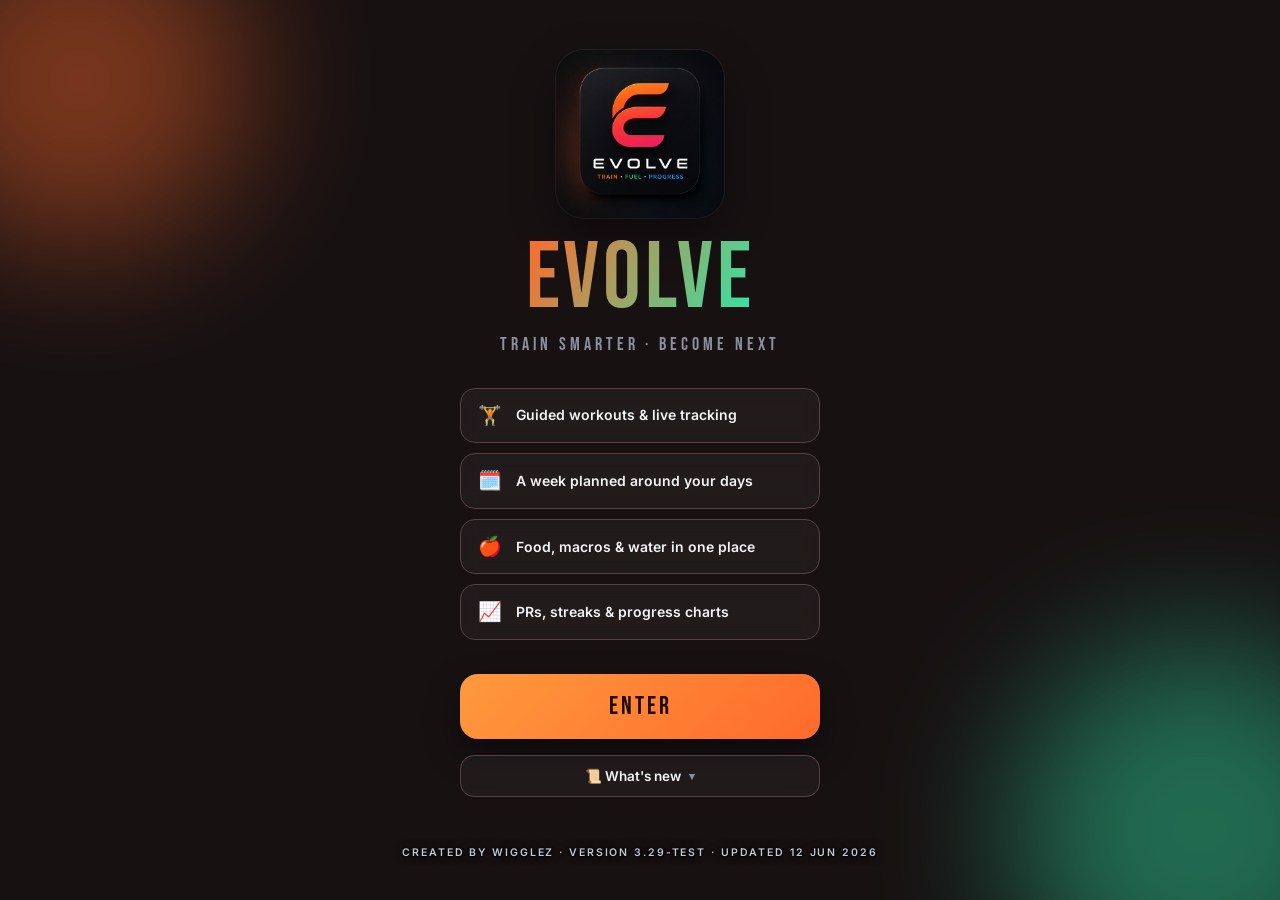
==== index.html @ 400396de "Add files via upload" ====
<!doctype html>
<html lang="en">
<head>
<meta charset="utf-8">
<meta name="viewport" content="width=device-width, initial-scale=1, viewport-fit=cover, maximum-scale=1, user-scalable=no">
<meta name="mobile-web-app-capable" content="yes">
<meta name="application-name" content="Evolve">
<meta name="apple-mobile-web-app-capable" content="yes">
<meta name="apple-mobile-web-app-title" content="Evolve">
<meta name="apple-mobile-web-app-status-bar-style" content="black-translucent">
<meta name="theme-color" content="#0C0D11">
<link rel="manifest" href="manifest.json">
<link rel="icon" type="image/png" sizes="64x64" href="favicon.png">
<link rel="icon" type="image/png" sizes="192x192" href="icon-192.png">
<link rel="apple-touch-icon" href="apple-touch-icon.png">
<title>Evolve</title>
<link rel="preconnect" href="https://fonts.googleapis.com">
<link rel="preconnect" href="https://fonts.gstatic.com" crossorigin>
<link href="https://fonts.googleapis.com/css2?family=Bebas+Neue&family=Inter:wght@400;500;600;700;800&display=swap" rel="stylesheet">
<link rel="stylesheet" href="styles.css">
</head>
<body>

<!-- SPLASH -->
<div id="splash">
  <div class="splash-orb o1"></div><div class="splash-orb o2"></div>
  <div class="splash-inner">
    <img class="splash-logo-img" src="icon-512.png" alt="Evolve app logo">
    <div class="splash-mark disp">EVOLVE</div>
    <div class="splash-tag">TRAIN SMARTER · BECOME NEXT</div>
    <div class="splash-feats">
      <div class="sf"><span>🏋️</span>Guided workouts & live tracking</div>
      <div class="sf"><span>🗓️</span>A week planned around your days</div>
      <div class="sf"><span>🍎</span>Food, macros & water in one place</div>
      <div class="sf"><span>📈</span>PRs, streaks & progress charts</div>
    </div>
    <button class="splash-enter" id="enterBtn">ENTER</button>
    <button class="splash-news" id="newsToggle" style="margin-top:16px">📜 What's new<span class="news-chev" id="newsChev">▾</span></button>
    <div class="splash-news-body" id="newsBody"></div>
  </div>
  <div class="splash-foot">Created by Wigglez · Version 3.29-test · Updated 12 Jun 2026</div>
</div>

<!-- APP -->
<div id="app">

  <!-- TRAIN -->
  <!-- HOME (Today) -->
  <section class="screen" id="view-home">
    <div class="topbar">
      <div><div class="hello" id="helloTxt">Let's move</div><div class="date" id="dateTxt">—</div></div>
      <div class="av" id="avInit">E</div>
    </div>
    <div id="homeBody"></div>
  </section>

  <!-- TRAIN (library) -->
  <section class="screen" id="view-train">
    <div class="sect-h" style="margin-top:4px"><h3 style="font-size:30px">Train</h3></div>
    <div class="train-sub">Your workout library — pick a muscle, a preset, or go mega.</div>
    <div id="trainBody"></div>
  </section>

  <!-- CARDIO -->
  <section class="screen" id="view-cardio"><div id="cardioBody"></div></section>

  <!-- FUEL -->
  <section class="screen" id="view-fuel"><div id="fuelBody"></div></section>

  <!-- STATS / PROGRESS -->
  <section class="screen" id="view-stats"><div id="statsBody"></div></section>

  <!-- MORE -->
  <section class="screen" id="view-more"><div id="moreBody"></div></section>

</div>

<!-- LIVE TRACKER -->
<div id="live">
  <div class="live-head">
    <button class="iconbtn" id="liveClose">✕</button>
    <div class="ttl" id="liveTitle">Workout</div>
    <div class="row" style="gap:8px">
      <button class="iconbtn star" id="liveFav" title="Save as favourite">☆</button>
      <button class="btn str sm" id="liveFinish">Finish</button>
    </div>
  </div>
  <div class="live-body" id="liveBody"></div>
  <div class="rest-bar hidden" id="restBar"></div>
</div>

<!-- NAV -->
<nav id="nav" class="hidden">
  <button data-tab="train"><svg viewBox="0 0 24 24"><path d="M6.5 6.5l11 11M4 8l-1 1 2 2M20 16l1-1-2-2M8 4l-1 1 2 2M16 20l1-1-2-2"/><rect x="5" y="9" width="3" height="6" rx="1"/><rect x="16" y="9" width="3" height="6" rx="1"/></svg>Train</button>
  <button data-tab="fuel" class="fuelTab"><svg viewBox="0 0 24 24"><path d="M12 3c0 3-2 4-2 7a4 4 0 008 0c0-4-3-6-3-9M12 21a6 6 0 01-6-6"/></svg>Fuel</button>
  <button data-tab="home" class="nav-home on"><span class="nav-ic"><svg viewBox="0 0 24 24"><path d="M3 11l9-8 9 8M5 10v10h5v-6h4v6h5V10"/></svg></span>Home</button>
  <button data-tab="stats"><svg viewBox="0 0 24 24"><path d="M4 20V10M10 20V4M16 20v-7M22 20H2"/></svg>Progress</button>
  <button data-tab="more"><svg viewBox="0 0 24 24"><circle cx="12" cy="12" r="3"/><path d="M19 12a7 7 0 00-.1-1l2-1.5-2-3.4-2.3 1a7 7 0 00-1.7-1l-.3-2.6h-4l-.3 2.6a7 7 0 00-1.7 1l-2.3-1-2 3.4 2 1.5a7 7 0 000 2l-2 1.5 2 3.4 2.3-1a7 7 0 001.7 1l.3 2.6h4l.3-2.6a7 7 0 001.7-1l2.3 1 2-3.4-2-1.5a7 7 0 00.1-1z"/></svg>More</button>
</nav>


<!-- MODAL -->
<div id="modalWrap"><div class="modal-bg" id="modalBg"></div><div class="modal" id="modal"></div></div>

<div id="flash"></div>
<div id="toast"></div>
<div id="kbdDone"><button type="button">Done</button></div>
<script src="data.js"></script>
<script src="app.js"></script>
</body>
</html>
---- styles.css ----
:root{
  --ink:#0C0D11; --ink2:#101218; --surface:#15171F; --surface2:#1C1F2A; --surface3:#232735;
  --line:#272B38; --line2:#333849;
  --text:#F3F4F8; --muted:#8B90A0; --muted2:#5C6273;
  --strength:#FF6A2C; --strength2:#FF9A3D;
  --fuel:#2FE6A8; --fuel2:#37E0C4;
  --danger:#FF5470; --gold:#FFC857; --blue:#5AA9FF;
  --r:16px; --r-sm:11px; --r-lg:24px;
  --grad-brand:linear-gradient(120deg,var(--strength),var(--fuel));
  --grad-str:linear-gradient(135deg,var(--strength2),var(--strength));
  --grad-fuel:linear-gradient(135deg,var(--fuel2),var(--fuel));
  --shadow:0 10px 30px rgba(0,0,0,.45);
  --safe-b:env(safe-area-inset-bottom,0px);
  --safe-t:env(safe-area-inset-top,0px);
}
*{box-sizing:border-box;-webkit-tap-highlight-color:transparent}
html,body{margin:0;padding:0;background:var(--ink);color:var(--text);
  font-family:Inter,-apple-system,BlinkMacSystemFont,"Segoe UI",Roboto,sans-serif;
  font-size:16px;line-height:1.45;overscroll-behavior-y:none;-webkit-font-smoothing:antialiased}
body{max-width:560px;margin:0 auto;min-height:100vh;position:relative;overflow-x:hidden}
h1,h2,h3,h4{margin:0;font-weight:700}
.disp{font-family:"Bebas Neue",Inter,sans-serif;font-weight:400;letter-spacing:.02em;line-height:.95}
button{font-family:inherit;cursor:pointer;border:none;background:none;color:inherit}
input,select{font-family:inherit;font-size:16px}
input:focus,select:focus,button:focus-visible{outline:2px solid var(--strength);outline-offset:2px}
a{color:var(--fuel)}
.num{font-variant-numeric:tabular-nums;font-feature-settings:"tnum"}
.muted{color:var(--muted)}
.tiny{font-size:12px}
.center{text-align:center}
.hidden{display:none!important}

/* ---------- SPLASH (v3 redesign) ---------- */
#splash{position:fixed;inset:0;z-index:200;background:var(--ink);
  display:flex;flex-direction:column;align-items:center;overflow-y:auto;overflow-x:hidden;
  padding:40px 26px calc(40px + var(--safe-b));text-align:center;
  transition:opacity .5s ease, visibility .5s}
#splash.gone{opacity:0;visibility:hidden;pointer-events:none}
.splash-orb{position:absolute;border-radius:50%;filter:blur(70px);opacity:.42;pointer-events:none;
  animation:orb 9s ease-in-out infinite alternate}
.splash-orb.o1{width:340px;height:340px;top:-90px;left:-90px;background:var(--strength)}
.splash-orb.o2{width:380px;height:380px;bottom:-120px;right:-110px;background:var(--fuel);animation-delay:-4.5s}
@keyframes orb{from{transform:translate(0,0) scale(1)}to{transform:translate(26px,18px) scale(1.12)}}
.splash-inner{position:relative;z-index:2;display:flex;flex-direction:column;align-items:center;width:100%;max-width:360px;margin:auto 0 0}
.splash-news{width:100%;display:flex;align-items:center;justify-content:center;gap:8px;background:rgba(255,255,255,.045);border:1px solid var(--line2);border-radius:14px;padding:12px 14px;color:var(--text);font-weight:600;font-size:13.5px;font-family:inherit;margin-bottom:12px;cursor:pointer}
.splash-news .news-chev{transition:transform .2s;color:var(--muted);font-size:11px}
.splash-news.open .news-chev{transform:rotate(180deg)}
.splash-news-body{display:none;width:100%;background:rgba(255,255,255,.03);border:1px solid var(--line);border-radius:14px;padding:14px;margin:-4px 0 8px;text-align:left;font-size:12.5px;line-height:1.6;color:var(--muted);max-height:40vh;overflow:auto}
.splash-news-body.open{display:block}
.splash-news-body b{color:var(--text)}
.splash-logo-img{width:min(40vw,168px);height:auto;display:block;margin:0 auto 14px;border-radius:28px;box-shadow:0 18px 44px rgba(0,0,0,.42),0 0 0 1px rgba(255,255,255,.08)}
.splash-mark{font-size:clamp(52px,16vw,94px);letter-spacing:.04em;line-height:1;max-width:100%;
  background:var(--grad-brand);-webkit-background-clip:text;background-clip:text;color:transparent}
.splash-tag{font-family:"Bebas Neue",sans-serif;font-size:18px;letter-spacing:.22em;color:var(--muted);margin-top:6px}
.splash-feats{display:flex;flex-direction:column;gap:10px;width:100%;margin:30px 0 34px}
.sf{display:flex;align-items:center;gap:13px;text-align:left;font-size:14px;font-weight:600;color:var(--text);
  background:rgba(255,255,255,.045);border:1px solid var(--line2);border-radius:15px;padding:13px 16px;
  backdrop-filter:blur(8px);-webkit-backdrop-filter:blur(8px)}
.sf span{font-size:19px;width:26px;text-align:center}
.splash-enter{font-family:"Bebas Neue",sans-serif;font-size:25px;letter-spacing:.12em;width:100%;
  padding:17px 0;border-radius:18px;background:var(--grad-str);color:#1a0c04;
  box-shadow:0 14px 34px rgba(0,0,0,.45);transition:transform .15s}
.splash-enter:active{transform:scale(.97)}
.splash-foot{margin-top:auto;padding-top:26px;color:#C2C7D6;font-size:10.5px;letter-spacing:.18em;text-transform:uppercase;z-index:2;font-weight:600;text-align:center;text-shadow:0 1px 4px rgba(0,0,0,.9),0 0 10px rgba(0,0,0,.7),0 0 2px rgba(0,0,0,.95)}

/* ---------- APP SHELL ---------- */
#app{display:none;flex-direction:column;min-height:100vh;padding-top:var(--safe-t)}
#app.on{display:flex}
.screen{display:none;flex:1;padding:14px 16px calc(150px + var(--safe-b))}
.screen.active{display:block;animation:fade .3s ease}
@keyframes fade{from{opacity:0;transform:translateY(6px)}to{opacity:1;transform:none}}

.topbar{display:flex;align-items:center;justify-content:space-between;padding:8px 2px 14px}
.topbar .hello{font-size:13px;color:var(--muted);letter-spacing:.04em}
.topbar .date{font-family:"Bebas Neue",sans-serif;font-size:30px;letter-spacing:.03em}
.topbar .av{width:42px;height:42px;border-radius:50%;background:var(--grad-str);display:flex;
  align-items:center;justify-content:center;font-family:"Bebas Neue";font-size:22px;color:#1a0c04}

.eyebrow{font-size:11px;letter-spacing:.22em;text-transform:uppercase;color:var(--muted);font-weight:600}
.sect-title{font-size:34px;margin:2px 0 14px}
.sect-h{display:flex;align-items:baseline;justify-content:space-between;margin:22px 0 12px}
.sect-h h3{font-family:"Bebas Neue";font-size:26px;letter-spacing:.02em;font-weight:400}
.help-bar{display:flex;align-items:center;justify-content:space-between;width:100%;gap:10px;
  background:var(--surface);border:1px solid var(--line);border-radius:12px;
  padding:10px 14px;margin:0 0 12px;color:var(--muted);font-size:13.5px;font-weight:600;transition:transform .12s}
.help-bar:active{transform:scale(.99)}
.help-bar .hb-l{display:flex;align-items:center;gap:8px}
.help-bar .hb-i{color:var(--fuel);font-size:15px}
.help-bar .hb-go{color:var(--muted2);font-size:18px}
.help-body p{margin:0 0 11px;line-height:1.6;color:var(--muted)}
.help-body b{color:var(--text)}
.help-body .help-lead{color:var(--text);font-weight:600;font-size:14px;margin-bottom:14px;line-height:1.5}
.help-row{display:grid;grid-template-columns:104px 1fr;gap:12px;padding:9px 0;border-top:1px solid var(--line);align-items:start}
.help-row:first-of-type{border-top:none}
.help-row>b{color:var(--text);font-size:13px;font-weight:700;line-height:1.4}
.help-row>span{color:var(--muted);font-size:13px;line-height:1.5}
.help-row>span b{color:var(--text);font-weight:600}

/* cards */
.card{background:var(--surface);border:1px solid var(--line);border-radius:var(--r);padding:16px}
.card+.card{margin-top:12px}
.acc{background:var(--surface);border:1px solid var(--line);border-radius:var(--r);margin-bottom:12px;overflow:hidden}
.acc-head{width:100%;display:flex;align-items:center;justify-content:space-between;gap:10px;background:none;border:none;color:var(--text);padding:16px;font-size:15.5px;font-weight:700;cursor:pointer;font-family:inherit;text-align:left}
.acc-head .acc-ic{margin-right:9px}
.acc-head .acc-x{transition:transform .22s;color:var(--muted);font-size:12px;flex:0 0 auto}
.acc-head.open .acc-x{transform:rotate(180deg)}
.acc-head .acc-sub{display:block;font-size:12px;font-weight:500;color:var(--muted);margin-top:2px}
.acc-body{padding:2px 14px 16px}
.acc-danger{border-color:rgba(255,107,90,.4)}
.acc-danger .acc-head{color:#FF6B5A}
/* v3.22 — Settings profile header + coloured section icons */
.more-prof{display:flex;align-items:center;gap:13px;background:radial-gradient(150% 130% at 0% 0%,var(--strength-soft,rgba(255,106,44,.2)),transparent 60%),var(--surface);
  border:1px solid var(--line2);border-radius:var(--r-lg);padding:16px;margin-bottom:16px}
.more-av{width:52px;height:52px;flex:0 0 auto;border-radius:50%;background:var(--grad-str);color:#1a0c04;
  display:flex;align-items:center;justify-content:center;font-family:"Bebas Neue";font-size:26px;
  box-shadow:0 8px 20px var(--strength-soft,rgba(255,106,44,.4))}
.more-prof-main{flex:1;min-width:0}
.more-prof-name{font-family:"Bebas Neue";font-size:23px;letter-spacing:.02em;line-height:1.05}
.more-prof-sub{font-size:12.5px;color:var(--muted);margin-top:2px;overflow:hidden;text-overflow:ellipsis;white-space:nowrap}
.acc-head .acc-ic{display:inline-flex;align-items:center;justify-content:center;width:30px;height:30px;border-radius:9px;
  margin-right:11px;font-size:15px;background:var(--surface3);vertical-align:middle}
.acc-head .acc-ic.ic-prof{background:var(--strength-soft,rgba(255,106,44,.22))}
.acc-head .acc-ic.ic-units{background:rgba(90,169,255,.20)}
.acc-head .acc-ic.ic-prefs{background:rgba(169,119,255,.20)}
.acc-head .acc-ic.ic-stats{background:rgba(47,230,168,.18)}
.acc-head .acc-ic.ic-backup{background:rgba(255,200,87,.20)}
.acc-head .acc-ic.ic-help{background:rgba(90,169,255,.20)}
.hist-item{border-top:1px solid var(--line)}
.hist-item:first-child{border-top:none}
.hist-head{cursor:pointer}
.hist-head .hist-x{color:var(--muted);font-size:12px;transition:transform .2s;flex:0 0 auto;margin:0 2px}
.hist-body{padding:0 4px 14px 50px}
.hist-date{font-size:11.5px;color:var(--muted);text-transform:uppercase;letter-spacing:.05em;margin:0 0 9px}
.hist-ex{display:flex;justify-content:space-between;gap:14px;padding:7px 0;border-top:1px dashed var(--line)}
.hist-ex:first-of-type{border-top:none}
.hx-n{font-size:14px;font-weight:600;color:var(--text);min-width:0}
.hx-s{font-size:13px;color:var(--muted);text-align:right;font-variant-numeric:tabular-nums;flex:0 0 auto}
.hist-empty{font-size:13px;color:var(--muted2);padding:4px 0}
.pager{display:flex;align-items:center;justify-content:space-between;gap:10px;padding:13px 2px 2px;border-top:1px solid var(--line);margin-top:6px}
.pager-btn{background:var(--surface2);border:1px solid var(--line2);color:var(--text);border-radius:10px;padding:8px 15px;font-size:13px;font-weight:600;font-family:inherit;cursor:pointer}
.pager-btn:disabled{opacity:.35}
.pager-lab{font-size:12.5px;color:var(--muted);font-variant-numeric:tabular-nums}
.row{display:flex;gap:10px}
.row.wrap{flex-wrap:wrap}
.grid2{display:grid;grid-template-columns:1fr 1fr;gap:10px}
.grid3{display:grid;grid-template-columns:repeat(3,1fr);gap:10px}

/* buttons */
.btn{display:inline-flex;align-items:center;justify-content:center;gap:8px;
  padding:13px 18px;border-radius:13px;font-weight:700;font-size:15px;
  background:var(--surface2);border:1px solid var(--line2);color:var(--text);transition:transform .12s,background .2s}
.btn:active{transform:scale(.97)}
.btn.block{width:100%}
.btn.str{background:var(--grad-str);color:#1a0c04;border:none}
.btn.fuel{background:var(--grad-fuel);color:#062018;border:none}
.btn.ghost{background:transparent}
.btn.sm{padding:9px 13px;font-size:13px;border-radius:10px}
.btn.danger{color:var(--danger);border-color:rgba(255,84,112,.4)}
.btn.dfill{background:var(--danger);color:#fff;border:none}
.btn.danger-solid{background:linear-gradient(135deg,#FF5A4D,#E11515);color:#fff;border:none;font-weight:700;box-shadow:0 6px 18px rgba(225,21,21,.32)}
.btn:disabled{opacity:.4;cursor:not-allowed;box-shadow:none;filter:saturate(.5)}
.btn.gold{background:linear-gradient(135deg,#FFD98A,var(--gold));color:#2a1c00;border:none}
.chip{padding:9px 15px;border-radius:40px;background:var(--surface2);border:1px solid var(--line2);
  font-weight:600;font-size:14px;color:var(--muted);transition:.18s;white-space:nowrap}
.chip.on{background:var(--text);color:var(--ink);border-color:var(--text)}
.chip.str.on{background:var(--strength);color:#1a0c04;border-color:var(--strength)}
.chip.fuel.on{background:var(--fuel);color:#062018;border-color:var(--fuel)}

/* inputs */
.field{margin-bottom:14px}
.field label{display:block;font-size:12px;letter-spacing:.05em;text-transform:uppercase;color:var(--muted);margin-bottom:7px;font-weight:600}
.input{width:100%;background:var(--ink2);border:1px solid var(--line2);border-radius:12px;
  padding:14px 14px;color:var(--text);font-size:16px}
.input::placeholder{color:var(--muted2)}
select.input{appearance:none;background-image:url("data:image/svg+xml;utf8,<svg xmlns='http://www.w3.org/2000/svg' width='12' height='8' viewBox='0 0 12 8'><path d='M1 1l5 5 5-5' stroke='%238B90A0' stroke-width='2' fill='none' stroke-linecap='round'/></svg>");
  background-repeat:no-repeat;background-position:right 16px center;padding-right:40px}
.seg{display:flex;background:var(--ink2);border:1px solid var(--line2);border-radius:12px;padding:4px;gap:4px}
.seg button{flex:1;padding:10px;border-radius:9px;font-weight:600;color:var(--muted);font-size:14px}
.seg button.on{background:var(--surface3);color:var(--text)}
.seg.vstack{flex-direction:column}
.seg.vstack button{width:100%}
.su-units{display:grid;grid-template-columns:1fr 1fr;gap:12px}

/* progress ring + bars */
.ring-wrap{position:relative;width:170px;height:170px;margin:0 auto}
.ring-wrap .lbl{position:absolute;inset:0;display:flex;flex-direction:column;align-items:center;justify-content:center}
.ring-wrap .lbl .big{font-family:"Bebas Neue";font-size:48px;line-height:1}
.ring-wrap .lbl .sub{font-size:12px;color:var(--muted);letter-spacing:.06em;text-transform:uppercase}
.bar{height:9px;border-radius:6px;background:var(--ink2);overflow:hidden}
.bar>i{display:block;height:100%;border-radius:6px;transition:width .5s}
.macro{margin-top:12px}
.macro .top{display:flex;justify-content:space-between;font-size:13px;margin-bottom:6px}
.macro .top b{font-weight:700}

/* stat tiles */
.stat{background:var(--surface);border:1px solid var(--line);border-radius:var(--r);padding:14px}
.stat .k{font-size:11px;letter-spacing:.1em;text-transform:uppercase;color:var(--muted);font-weight:600}
.stat .v{font-family:"Bebas Neue";font-size:38px;line-height:1;margin-top:4px}
.stat .v small{font-family:Inter;font-size:13px;color:var(--muted);font-weight:600;letter-spacing:0}
.home-glance{cursor:pointer}
.home-glance:active{transform:scale(.99)}

/* list rows */
.lrow{display:flex;align-items:center;gap:12px;padding:13px 0;border-bottom:1px solid var(--line)}
.lrow:last-child{border-bottom:none}
.lrow .ico{width:40px;height:40px;border-radius:11px;background:var(--surface2);display:flex;align-items:center;justify-content:center;flex-shrink:0}
.lrow .main{flex:1;min-width:0}
.lrow .main .t{font-weight:600;font-size:15px;white-space:nowrap;overflow:hidden;text-overflow:ellipsis}
.lrow .main .s{font-size:12.5px;color:var(--muted)}
.lrow .end{text-align:right;flex-shrink:0}
.iconbtn{width:34px;height:34px;border-radius:9px;display:flex;align-items:center;justify-content:center;background:var(--surface2);border:1px solid var(--line2);flex-shrink:0}
.iconbtn.info{color:var(--blue)}
.iconbtn.star{color:var(--muted2);font-size:18px}
.iconbtn.star.on{color:var(--gold);border-color:rgba(255,200,87,.5)}
.chip.gold-chip{color:var(--gold);border-color:rgba(255,200,87,.4)}
.del{color:var(--danger);font-size:20px;padding:4px 8px}

/* muscle group tiles */
.mg-grid{display:grid;grid-template-columns:1fr 1fr;gap:12px}
.mg{position:relative;border-radius:var(--r);padding:18px 16px;min-height:104px;overflow:hidden;
  border:1px solid var(--line2);display:flex;flex-direction:column;justify-content:flex-end;
  background:var(--surface);transition:transform .12s}
.mg:active{transform:scale(.97)}
.mg .nm{font-family:"Bebas Neue";font-size:30px;letter-spacing:.02em;position:relative;z-index:2}
.mg .ct{font-size:11px;color:var(--muted);letter-spacing:.08em;text-transform:uppercase;position:relative;z-index:2}
.mg .glow{position:absolute;inset:0;opacity:.55}
.mega-card{position:relative;width:100%;text-align:left;margin-top:14px;border-radius:var(--r);padding:18px 18px;overflow:hidden;
  border:1px solid var(--line2);background:linear-gradient(120deg,rgba(255,106,44,.16),rgba(47,230,168,.14));transition:transform .12s}
.mega-card:active{transform:scale(.98)}
.mega-card .mega-glow{position:absolute;inset:0;background:radial-gradient(120% 120% at 0% 0%,rgba(255,106,44,.25),transparent 50%),radial-gradient(120% 120% at 100% 100%,rgba(47,230,168,.22),transparent 50%)}
.mega-card .nm{font-size:30px;letter-spacing:.02em;line-height:1}
.mega-card .ct{font-size:12.5px;color:#cfd3dd;margin-top:5px}
.mg-step{margin-bottom:18px}
.mg-lab{font-family:"Bebas Neue",sans-serif;font-size:18px;letter-spacing:.04em;color:var(--text);margin-bottom:8px}
.mg-sub{display:block;font-size:11px;letter-spacing:.08em;text-transform:uppercase;color:var(--muted);margin-bottom:6px;font-weight:600}
.mg-preview{background:var(--ink2);border:1px solid var(--line2);border-radius:12px;padding:12px 14px;font-size:13.5px;color:var(--muted);margin-bottom:6px}

/* env toggle / favourites pill row */
.env-row{display:flex;gap:10px;margin:4px 0 18px}
.env-seg{flex:1;display:flex;background:var(--ink2);border:1px solid var(--line2);border-radius:14px;padding:4px;gap:4px}
.env-seg button{flex:1;padding:11px;border-radius:10px;font-weight:700;color:var(--muted);font-size:14px}
.env-seg button.on{background:var(--surface3);color:var(--text)}
.fav-pill{display:flex;align-items:center;gap:6px;padding:0 16px;border-radius:14px;border:1px solid rgba(255,200,87,.4);color:var(--gold);font-weight:700;background:rgba(255,200,87,.06)}
.ihelp{font-size:13px;color:var(--blue);vertical-align:middle}
.fav-grid{display:flex;flex-direction:column;gap:8px;max-height:46vh;overflow:auto}
.fav-chip{display:flex;align-items:center;justify-content:space-between;gap:8px;background:var(--ink2);border:1px solid var(--line2);border-radius:12px;padding:10px 12px;font-size:14px}

/* weekly planner */
.plan-card{background:linear-gradient(120deg,rgba(90,169,255,.12),rgba(47,230,168,.10));border:1px solid var(--line2);border-radius:var(--r);padding:16px;margin-bottom:18px}
.plan-strip{display:flex;gap:6px;margin-top:10px;overflow-x:auto;-webkit-overflow-scrolling:touch}
.plan-day{flex:0 0 auto;min-width:62px;text-align:center;border-radius:12px;padding:9px 6px;border:1px solid var(--line2);background:var(--ink2)}
.plan-day .dn{font-size:10px;letter-spacing:.08em;text-transform:uppercase;color:var(--muted)}
.plan-day .dl{font-size:12px;font-weight:700;margin-top:3px;color:var(--text)}
.plan-day.today{border-color:var(--strength);box-shadow:0 0 0 1px var(--strength) inset}
.plan-day.rest{opacity:.55}
.plan-day.done{background:rgba(47,230,168,.16);border-color:rgba(47,230,168,.5)}
.day-pick{display:grid;grid-template-columns:repeat(7,1fr);gap:6px}
.day-pick button{padding:10px 0;border-radius:10px;border:1px solid var(--line2);background:var(--ink2);font-weight:700;font-size:12px;color:var(--muted)}
.day-pick button.on{background:var(--grad-brand);color:#1a1300;border-color:transparent}
.coach{background:var(--ink2);border:1px solid var(--line2);border-radius:12px;padding:12px 14px;font-size:13px;line-height:1.5;color:var(--text);margin-top:12px}

/* calendar */
.cal-head{display:flex;align-items:center;justify-content:space-between;margin-bottom:8px}
.cal-grid{display:grid;grid-template-columns:repeat(7,1fr);gap:4px}
.cal-dow{font-size:10px;color:var(--muted);text-align:center;padding-bottom:2px}
.cal-cell{aspect-ratio:1;border-radius:9px;background:var(--ink2);display:flex;flex-direction:column;align-items:center;justify-content:center;font-size:12px;color:var(--muted2);position:relative;border:1px solid transparent}
.cal-cell.has{color:var(--text);cursor:pointer}
.cal-cell.today{border-color:var(--strength)}
.cal-dot{width:6px;height:6px;border-radius:50%;margin-top:2px}
.cal-dot.both{background:linear-gradient(90deg,var(--strength),var(--fuel))}
.cal-dot.str{background:var(--strength)} .cal-dot.car{background:var(--fuel)}
.cal-cell.sched{border-color:rgba(255,106,44,.45)}

/* set extras: rir, warmup, plates */
.set-block.warmup{opacity:.92;border-style:dashed}
.warm-tag{font-size:9px;letter-spacing:.06em;text-transform:uppercase;color:var(--gold);font-weight:700;margin-left:6px}
.rir-row{display:flex;align-items:center;gap:6px;margin-top:8px;flex-wrap:wrap}
.rir-row .rl{font-size:10px;letter-spacing:.07em;text-transform:uppercase;color:var(--muted)}
.rir-chip{padding:5px 9px;border-radius:8px;border:1px solid var(--line2);background:var(--ink2);font-size:12px;font-weight:700;color:var(--muted)}
.rir-chip.on{background:var(--surface3);color:var(--text);border-color:var(--line)}
.ghost-hint{font-size:11px;color:var(--muted2);margin:2px 0 8px}
.ex-tools{display:flex;gap:6px;flex-wrap:wrap;margin-top:2px}
.ex-tool{font-size:11px;font-weight:700;padding:6px 10px;border-radius:9px;border:1px solid var(--line2);background:var(--ink2);color:var(--muted)}
.ss-link{display:flex;justify-content:center;margin:-4px 0 10px}
.ss-link button{font-size:11px;font-weight:700;color:var(--blue);padding:5px 12px;border-radius:20px;border:1px dashed rgba(90,169,255,.4)}
.ss-badge{display:inline-block;font-size:9px;letter-spacing:.06em;text-transform:uppercase;color:var(--blue);border:1px solid rgba(90,169,255,.4);border-radius:6px;padding:2px 6px;margin-left:6px}
.ex-card.ss{border-color:rgba(90,169,255,.45);box-shadow:0 0 0 1px rgba(90,169,255,.15) inset}
.plate-vis{display:flex;align-items:center;justify-content:center;gap:3px;flex-wrap:wrap;margin:14px 0}
.plate{display:flex;align-items:center;justify-content:center;border-radius:4px;color:#0c0f17;font-weight:800;font-size:12px;min-width:30px}
.streak-grid{display:flex;gap:10px}
.streak-tile{flex:1;background:var(--ink2);border:1px solid var(--line2);border-radius:14px;padding:14px;text-align:center}
.streak-tile .big{font-family:"Bebas Neue";font-size:34px;line-height:1}
.theme-row{display:flex;gap:10px;flex-wrap:wrap}
.theme-sw{width:46px;height:46px;border-radius:13px;border:2px solid var(--line2);box-shadow:0 4px 12px rgba(0,0,0,.3)}
.theme-sw.on{border-color:var(--text);box-shadow:0 0 0 2px var(--text) inset}

/* HOME redesign */
.hero{position:relative;border-radius:var(--r-lg);padding:24px 20px 20px;overflow:hidden;border:1px solid var(--line2);
  background:radial-gradient(140% 110% at 8% 0%, var(--strength-soft, rgba(255,106,44,.22)), transparent 55%),
             radial-gradient(140% 120% at 100% 100%, rgba(47,230,168,.16), transparent 55%), var(--surface)}
.hero-eyebrow{font-size:11px;letter-spacing:.14em;text-transform:uppercase;color:var(--muted);font-weight:700}
.hero-title{font-family:"Bebas Neue",sans-serif;font-size:40px;letter-spacing:.02em;line-height:1.05;margin:6px 0 6px}
.hero-sub{color:var(--muted);font-size:14px;line-height:1.5;margin-bottom:16px;max-width:300px}
.hero-btn{font-size:16.5px;padding:16px}
.qa-grid{display:grid;grid-template-columns:repeat(4,1fr);gap:10px;margin-top:14px}
.qa{display:flex;flex-direction:column;align-items:center;gap:7px;background:var(--surface);border:1px solid var(--line);
  border-radius:16px;padding:14px 4px 12px;font-size:11.5px;font-weight:700;color:var(--muted)}
.qa .qi{font-size:22px;line-height:1}
.qa .ql{transition:color .15s}
.qa:active{transform:scale(.96)}
.qa.qa-str{background:radial-gradient(120% 90% at 50% -12%,rgba(255,106,44,.18),var(--surface) 68%);border-color:rgba(255,106,44,.45)}
.qa.qa-str .ql{color:var(--strength2)}
.qa.qa-gold{background:radial-gradient(120% 90% at 50% -12%,rgba(255,200,87,.18),var(--surface) 68%);border-color:rgba(255,200,87,.45)}
.qa.qa-gold .ql{color:var(--gold)}
.qa.qa-blue{background:radial-gradient(120% 90% at 50% -12%,rgba(90,169,255,.18),var(--surface) 68%);border-color:rgba(90,169,255,.45)}
.qa.qa-blue .ql{color:var(--blue)}
.qa.qa-fuel{background:radial-gradient(120% 90% at 50% -12%,rgba(47,230,168,.18),var(--surface) 68%);border-color:rgba(47,230,168,.45)}
.qa.qa-fuel .ql{color:var(--fuel)}
.snap{margin-top:14px}
.snap-row{display:flex;justify-content:space-between;text-align:center}
.snap-row>div{flex:1}
.snap-row .sv{font-family:"Bebas Neue",sans-serif;font-size:28px;line-height:1}
.snap-row .sk{font-size:10.5px;letter-spacing:.06em;text-transform:uppercase;color:var(--muted);margin-top:3px}
.cardio-card{margin-top:14px}
.fuel-hero{background:radial-gradient(150% 130% at 50% -20%, rgba(47,230,168,.16), transparent 60%), var(--surface);border-radius:var(--r-lg)}
.mini-hero{position:relative;border-radius:var(--r-lg);padding:18px;border:1px solid var(--line2);margin-bottom:14px;
  background:radial-gradient(150% 120% at 0% 0%, var(--strength-soft, rgba(255,106,44,.2)), transparent 55%), var(--surface)}
.mini-hero .mh-t{font-family:"Bebas Neue";font-size:24px;letter-spacing:.03em;margin-bottom:10px}
.mh-row{display:flex;text-align:center}
.mh-row>div{flex:1}
.mh-row .v{font-family:"Bebas Neue";font-size:30px;line-height:1}
.mh-row .k{font-size:10px;letter-spacing:.08em;text-transform:uppercase;color:var(--muted);margin-top:4px}
.mg{min-height:112px}
.mg .go{position:absolute;top:12px;right:14px;z-index:2;font-size:20px;color:var(--muted2)}
.train-sub{color:var(--muted);font-size:13.5px;margin:-6px 0 14px}
.mg .gi{position:absolute;top:12px;left:14px;z-index:2;font-size:20px}
.preset-scroll{display:flex;gap:10px;overflow-x:auto;-webkit-overflow-scrolling:touch;padding:2px 2px 6px;margin:0 -2px}
.preset-card{flex:0 0 auto;width:128px;text-align:left;background:var(--surface);border:1px solid var(--line2);
  border-radius:18px;padding:14px 13px 12px}
.preset-card .pi{font-size:22px;margin-bottom:8px}
.preset-card .pn{font-family:"Bebas Neue";font-size:21px;letter-spacing:.03em;line-height:1}
.preset-card .ps{font-size:11px;color:var(--muted);margin-top:4px;font-weight:600}
.preset-card .pg{font-size:10px;color:var(--muted2);margin-top:5px;line-height:1.35}
.preset-card:active{transform:scale(.97)}
.macro-rings{display:flex;justify-content:space-around;text-align:center}
.mring{flex:1}
.mr-wrap{position:relative;display:inline-block}
.mr-ic{position:absolute;inset:0;display:flex;align-items:center;justify-content:center;font-size:22px}
.mr-v{font-weight:800;font-size:16px;margin-top:6px}
.mr-v small{color:var(--muted);font-weight:600;font-size:11px}
.mr-k{font-size:10px;letter-spacing:.08em;text-transform:uppercase;color:var(--muted);margin-top:2px;font-weight:700}
.set-eyebrow{font-size:11px;letter-spacing:.12em;color:var(--muted);font-weight:800;margin:20px 4px 8px}
.set-eyebrow:first-of-type{margin-top:4px}
.cardio-grid{display:grid;grid-template-columns:1fr 1fr;gap:10px}
.cardio-tile{text-align:left;background:var(--surface);border:1px solid var(--line2);border-radius:18px;padding:14px 13px 12px;position:relative;overflow:hidden}
.cardio-tile::after{content:"";position:absolute;inset:0;background:radial-gradient(120% 100% at 100% 0%,rgba(47,230,168,.10),transparent 55%)}
.cardio-tile .cti{font-size:24px;margin-bottom:8px}
.cardio-tile .ctn{font-weight:700;font-size:14px;line-height:1.25}
.cardio-tile .cts{font-size:11px;color:var(--muted);margin-top:5px}
.cardio-tile .per{color:var(--muted2)}
.cardio-tile:active{transform:scale(.97)}
.fin-hero{text-align:center;padding:6px 0 2px}
.fin-check{width:64px;height:64px;border-radius:50%;margin:0 auto 12px;display:flex;align-items:center;justify-content:center;
  font-size:30px;font-weight:800;color:#08130d;background:var(--grad-fuel);box-shadow:0 12px 30px rgba(47,230,168,.35);
  animation:pop .45s cubic-bezier(.34,1.56,.64,1)}
@keyframes pop{from{transform:scale(.4);opacity:0}to{transform:scale(1);opacity:1}}
.fin-t{font-family:"Bebas Neue";font-size:30px;letter-spacing:.03em}
.fin-s{color:var(--muted);font-size:13px;margin-top:3px}
.su-hero{text-align:center;padding:4px 0 14px}
.su-ic{width:54px;height:54px;border-radius:17px;margin:0 auto 12px;display:flex;align-items:center;justify-content:center;font-size:25px;background:var(--grad-str)}
.su-t{font-family:"Bebas Neue";font-size:30px;letter-spacing:.03em}
.su-s{color:var(--muted);font-size:13px;line-height:1.5;max-width:280px;margin:5px auto 0}
.wf-hero{text-align:center;padding:2px 0 14px}
.wf-ic{width:58px;height:58px;border-radius:18px;margin:0 auto 12px;display:flex;align-items:center;justify-content:center;font-size:27px;background:var(--grad-str);box-shadow:0 12px 30px rgba(0,0,0,.45)}
.wf-t{font-family:"Bebas Neue";font-size:30px;letter-spacing:.03em}
.wf-s{color:var(--muted);font-size:13.5px;line-height:1.55;max-width:310px;margin:6px auto 0}
.wf-steps{margin:4px 0 0;padding-left:22px;display:flex;flex-direction:column;gap:10px}
.wf-steps li{font-size:14px;line-height:1.45;color:var(--text);padding-left:4px}
.wf-warn{display:flex;flex-direction:column;gap:12px;background:rgba(255,200,87,.07);border:1px solid rgba(255,200,87,.28);border-radius:16px;padding:14px}
.wf-warn-row{display:flex;gap:11px;font-size:13.5px;line-height:1.5;color:var(--text)}
.wf-warn-row span{flex:1}

/* live tracker */
#live{position:fixed;inset:0;z-index:150;background:var(--ink);display:none;flex-direction:column;
  padding-top:var(--safe-t)}
#live.on{display:flex}
.live-head{display:flex;align-items:center;justify-content:space-between;padding:14px 16px 12px;border-bottom:1px solid var(--line)}
.live-head .ttl{font-family:"Bebas Neue";font-size:27px;letter-spacing:.02em;line-height:1}
.live-prog{padding:12px 16px 4px}
.live-prog .lp-top{display:flex;justify-content:space-between;align-items:baseline;margin-bottom:7px}
.live-prog .lp-lab{font-size:10.5px;letter-spacing:.1em;text-transform:uppercase;color:var(--muted);font-weight:700}
.live-prog .lp-num{font-family:"Bebas Neue";font-size:20px;color:var(--text)}
.live-prog .bar i{transition:width .35s ease}
.exi{font-size:10.5px;letter-spacing:.1em;text-transform:uppercase;color:var(--muted);font-weight:700;margin-bottom:5px}
.live-body{flex:1;overflow-y:auto;padding:16px 16px 230px}
.ex-card{background:var(--surface);border:1px solid var(--line);border-radius:var(--r-lg);padding:18px;margin-bottom:16px}
.ex-card .eh{display:flex;align-items:center;gap:12px;margin-bottom:14px}
.ex-card .eh .nm{flex:1;font-weight:700;font-size:17px;line-height:1.25}
.ex-tip{margin:-6px 0 14px;color:var(--muted);font-size:13px}
.rest-pick{display:flex;flex-direction:column;gap:8px;margin-bottom:18px}
.rest-pick .rp-lab{font-size:11px;letter-spacing:.14em;color:var(--muted);font-weight:600}
.rp-chips{display:flex;gap:7px;overflow-x:auto}
.rp-chip{flex:1;min-width:52px;padding:11px 6px;border-radius:11px;background:var(--surface2);border:1px solid var(--line2);font-weight:700;font-size:14px;color:var(--muted)}
.rp-chip.on{background:var(--strength);border-color:var(--strength);color:#1a0c04}
.sets-wrap{display:flex;flex-direction:column;gap:12px;margin-bottom:12px}
.set-block{background:var(--ink2);border:1px solid var(--line);border-radius:16px;padding:14px}
.set-block.done{border-color:rgba(47,230,168,.45);background:rgba(47,230,168,.06)}
.set-block .sb-top{display:flex;align-items:center;justify-content:space-between;margin-bottom:12px}
.set-block .sb-top .sl{font-family:"Bebas Neue",sans-serif;font-size:21px;letter-spacing:.06em;color:var(--muted)}
.set-block.done .sb-top .sl{color:var(--fuel)}
.sb-done{width:44px;height:44px;border-radius:12px;background:var(--surface2);border:1px solid var(--line2);
  display:flex;align-items:center;justify-content:center;font-size:20px;color:var(--muted)}
.set-block.done .sb-done{background:var(--fuel);border-color:var(--fuel);color:#062018}
.sb-grid{display:grid;grid-template-columns:1fr 1fr;gap:12px}
.sb-complete{width:100%;margin-top:14px;padding:15px;border-radius:13px;border:1px solid var(--line2);
  background:var(--surface2);color:var(--text);font-weight:700;font-size:15.5px;letter-spacing:.01em;
  display:flex;align-items:center;justify-content:center;gap:8px;transition:transform .1s,background .2s}
.sb-complete:active{transform:scale(.98)}
.sb-complete.done{background:var(--grad-fuel);border-color:transparent;color:#062018}
.sb-summary{display:flex;align-items:center;justify-content:space-between;gap:10px;padding:2px 2px 0}
.sb-summary .sv{font-family:"Bebas Neue",sans-serif;font-size:30px;letter-spacing:.02em;color:var(--fuel);line-height:1}
.sb-summary .sb-rir{font-size:11px;font-weight:700;letter-spacing:.05em;text-transform:uppercase;color:var(--muted);
  background:var(--ink2);border:1px solid var(--line2);border-radius:8px;padding:5px 9px}
.stepper{background:var(--surface);border:1px solid var(--line2);border-radius:13px;padding:10px 8px}
.stepper .cap{font-size:10px;letter-spacing:.12em;text-transform:uppercase;color:var(--muted);text-align:center;margin-bottom:8px;font-weight:700}
.stepper .ctl{display:flex;align-items:center;gap:4px}
.stepper .ctl button{width:38px;height:46px;border-radius:11px;background:var(--surface2);border:1px solid var(--line2);
  font-size:22px;font-weight:700;color:var(--text);display:flex;align-items:center;justify-content:center;flex-shrink:0}
.stepper .ctl button:active{background:var(--surface3)}
.stepper .ctl input{flex:1;min-width:0;width:40px;background:transparent;border:none;text-align:center;
  font-size:20px;font-weight:800;color:var(--text);font-variant-numeric:tabular-nums;padding:0}
.stepper .ctl input::placeholder{color:var(--muted2);font-weight:600}
.add-set{width:100%;margin-top:2px;border-style:dashed}
.add-ex{margin-top:8px}

.rest-bar{position:fixed;left:0;right:0;bottom:0;max-width:560px;margin:0 auto;
  background:linear-gradient(0deg,var(--ink) 55%,transparent);
  padding:14px 16px calc(16px + var(--safe-b));z-index:160}
.rest-card{background:rgba(22,25,33,.8);backdrop-filter:blur(16px);-webkit-backdrop-filter:blur(16px);
  border:1px solid var(--line2);border-radius:20px;padding:12px 14px;display:flex;align-items:center;gap:14px;
  box-shadow:0 14px 36px rgba(0,0,0,.5)}
.rest-ring{width:62px;height:62px;flex-shrink:0;position:relative}
.rest-ring .t{position:absolute;inset:0;display:flex;align-items:center;justify-content:center;font-family:"Bebas Neue";font-size:22px}
.rest-card .ri{flex:1}
.rest-card .ri .l{font-size:11px;text-transform:uppercase;letter-spacing:.1em;color:var(--muted);font-weight:600}
.rest-card .ri .b{font-weight:700;font-size:15px}

/* flash overlay */
#flash{position:fixed;inset:0;z-index:300;pointer-events:none;opacity:0;background:var(--strength)}
#flash.go{animation:flashAnim 1.6s ease}
@keyframes flashAnim{0%,100%{opacity:0}10%,30%,50%{opacity:.85}20%,40%,60%{opacity:0}}

/* modal */
#modalWrap{position:fixed;inset:0;z-index:180;display:none;align-items:flex-end;justify-content:center}
#modalWrap.on{display:flex}
.modal-bg{position:absolute;inset:0;background:rgba(0,0,0,.6);backdrop-filter:blur(3px)}
.modal{position:relative;width:100%;max-width:560px;max-height:88vh;overflow-y:auto;
  background:var(--surface);border:1px solid var(--line2);border-radius:var(--r-lg) var(--r-lg) 0 0;
  padding:20px 18px calc(24px + var(--safe-b));animation:sheet .3s cubic-bezier(.2,.8,.2,1)}
@keyframes sheet{from{transform:translateY(100%)}to{transform:none}}
.modal .grab{width:42px;height:5px;border-radius:5px;background:var(--line2);margin:-6px auto 16px}
.modal h3{font-family:"Bebas Neue";font-size:30px;letter-spacing:.02em;font-weight:400;margin-bottom:4px}

/* howto */
.howto-block{margin-top:14px}
.howto-block .lab{font-size:11px;letter-spacing:.12em;text-transform:uppercase;font-weight:700;margin-bottom:4px}
.howto-block.setup .lab{color:var(--blue)} .howto-block.move .lab{color:var(--strength2)}
.howto-block.cue .lab{color:var(--fuel)} .howto-block.avoid .lab{color:var(--danger)}
.howto-block p{margin:0;color:#D8DBE4;font-size:14.5px;line-height:1.5}

/* search list */
.search-list{max-height:46vh;overflow-y:auto;margin-top:8px}
.food-opt{display:flex;align-items:center;justify-content:space-between;padding:12px 4px;border-bottom:1px solid var(--line)}
.food-opt .fn{font-weight:600}.food-opt .fm{font-size:12px;color:var(--muted)}

/* badges */
.badge-grid{display:grid;grid-template-columns:1fr 1fr;gap:10px}
.badge{background:var(--surface);border:1px solid var(--line);border-radius:var(--r);padding:14px;text-align:center;opacity:.45;transition:.3s}
.badge.un{opacity:1;border-color:var(--line2)}
.badge .bi{font-size:30px;margin-bottom:6px}
.badge.un .bi{filter:drop-shadow(0 0 10px rgba(255,200,87,.5))}
.badge .bt{font-weight:700;font-size:13px}
.badge .bd{font-size:11px;color:var(--muted);margin-top:2px}

/* chart */
.chart-wrap{width:100%;overflow:hidden}
svg.chart{width:100%;height:auto;display:block}

/* banner */
.banner{background:linear-gradient(120deg,rgba(255,200,87,.14),rgba(255,106,44,.1));
  border:1px solid rgba(255,200,87,.35);border-radius:var(--r);padding:13px 14px;display:flex;gap:12px;align-items:center;margin-bottom:14px}
.banner .bx{flex:1;font-size:13px}.banner .bx b{color:var(--gold)}

/* toast */
#toast{position:fixed;left:50%;transform:translateX(-50%);bottom:calc(110px + var(--safe-b));
  background:var(--surface3);border:1px solid var(--line2);border-radius:40px;padding:12px 22px;
  font-weight:600;font-size:14px;z-index:320;opacity:0;transition:.3s;pointer-events:none;text-align:center;max-width:90%;box-shadow:var(--shadow)}
#toast.on{opacity:1;transform:translateX(-50%) translateY(-6px)}
#toast.has-undo{display:inline-flex;align-items:center;gap:14px;pointer-events:auto}
#toast .toast-undo{background:none;border:0;color:var(--strength2);font-family:inherit;font-weight:800;font-size:14px;padding:0;cursor:pointer;text-decoration:underline}
/* modal sticky top bar with close button */
.modal-top{position:sticky;top:-20px;z-index:8;display:flex;align-items:center;justify-content:center;
  margin:-20px -18px 12px;padding:14px 18px 8px;background:var(--surface)}
.modal-top .grab{width:42px;height:5px;border-radius:5px;background:var(--line2);margin:0}
.modal-top .modal-x{position:absolute;right:14px;top:9px;width:34px;height:34px;border-radius:50%;
  background:var(--surface3);border:1px solid var(--line2);color:var(--text);font-size:15px;
  display:grid;place-items:center;cursor:pointer;line-height:1}
.modal-top .modal-x:active{transform:scale(.92)}
/* iOS Done-above-keyboard bar */
#kbdDone{position:fixed;left:0;right:0;z-index:400;display:none;justify-content:flex-end;
  background:var(--surface2);border-top:1px solid var(--line2);padding:7px 14px}
#kbdDone.on{display:flex}
#kbdDone button{background:var(--grad-str);color:#fff;border:0;border-radius:9px;
  font-family:inherit;font-weight:800;font-size:15px;padding:8px 22px}
/* Fuel — "Your usuals" one-tap rail + per-meal quick-add chips */
.usuals-rail{display:flex;gap:11px;overflow-x:auto;padding:2px 0 6px;margin:0 -2px;-webkit-overflow-scrolling:touch;scroll-snap-type:x mandatory}
.usuals-rail::-webkit-scrollbar{display:none}
.ucard{flex:none;width:132px;scroll-snap-align:start;background:var(--surface);border:1px solid var(--line);
  border-radius:var(--r);padding:12px;position:relative;cursor:pointer;text-align:left;transition:transform .12s,border-color .15s}
.ucard:active{transform:scale(.96)}
.ucard.flash{border-color:var(--fuel)}
.ucard .uadd{position:absolute;top:9px;right:9px;width:26px;height:26px;border-radius:9px;background:var(--grad-fuel);
  color:#06251a;font-weight:800;font-size:17px;display:grid;place-items:center;box-shadow:0 4px 10px rgba(47,230,168,.3)}
.ucard .un{font-weight:600;font-size:13.5px;line-height:1.25;min-height:34px;padding-right:24px;
  display:-webkit-box;-webkit-line-clamp:2;-webkit-box-orient:vertical;overflow:hidden}
.ucard .um{font-size:11.5px;color:var(--muted);margin-top:7px}
.ucard .up{font-size:11px;color:var(--fuel);font-weight:600;margin-top:2px}
.ucard.add-tile{display:grid;place-content:center;text-align:center;border-style:dashed;color:var(--muted);background:transparent;min-height:96px}
.ucard.add-tile .plus{font-size:24px;color:var(--fuel)}
.mini-add{display:flex;gap:7px;overflow-x:auto;padding:11px 13px 12px;-webkit-overflow-scrolling:touch;background:var(--surface);border-top:1px solid var(--line)}
.mini-add::-webkit-scrollbar{display:none}
.mini-add .lead{flex:none;align-self:center;font-size:10px;text-transform:uppercase;letter-spacing:.07em;color:var(--muted2);font-weight:700;padding-right:2px}
.mini-chip{flex:none;display:flex;align-items:center;gap:6px;background:var(--surface2);border:1px solid var(--line2);
  border-radius:999px;padding:7px 12px;font-size:12.5px;color:var(--text);white-space:nowrap;font-family:inherit}
.mini-chip .mc-plus{color:var(--fuel);font-weight:800;font-size:14px}
/* ===== live tracker redesign ===== */
.live-sticky{position:sticky;top:0;z-index:20;background:var(--ink);padding:10px 0 12px;margin-bottom:4px;border-bottom:1px solid var(--line)}
.live-sticky .rp-lab{font-size:10px;letter-spacing:.12em;color:var(--muted);font-weight:700;text-transform:uppercase}
.lp2{display:flex;justify-content:space-between;align-items:baseline;margin:10px 0 6px}
.lp2 .l{font-size:10px;letter-spacing:.12em;text-transform:uppercase;color:var(--muted);font-weight:700}
.lp2 .n{font-size:12.5px;color:var(--muted);font-weight:600}
.live-sticky .bar{height:8px;border-radius:6px;background:var(--surface3);overflow:hidden}
.ex-wrap{position:relative;margin-bottom:16px}
.ex-wrap.linked .ex-card{border-color:rgba(90,169,255,.5)}
.ex-wrap.linked::before{content:"";position:absolute;left:-3px;top:16px;bottom:-16px;width:3px;border-radius:3px;background:var(--blue);opacity:.7}
.ex-wrap.linked-prev::before{top:-16px}
.ss-connector{display:flex;align-items:center;justify-content:center;gap:8px;margin:-6px 0 10px;
  font-size:9.5px;letter-spacing:.1em;text-transform:uppercase;color:var(--blue);font-weight:700}
.ss-connector .ln{height:1px;flex:1;background:rgba(90,169,255,.35);max-width:60px}
.eh .more{width:34px;height:34px;border-radius:10px;border:1px solid var(--line2);background:var(--ink2);
  color:var(--muted);font-size:18px;font-weight:700;display:grid;place-items:center;flex:none}
.setlist{margin-top:4px}
.sl-head{display:grid;grid-template-columns:28px 1fr 1fr 42px;gap:8px;padding:8px 4px 6px;
  font-size:9.5px;letter-spacing:.08em;text-transform:uppercase;color:var(--muted2);font-weight:700;text-align:center}
.sl-head span:nth-child(2),.sl-head span:nth-child(3){text-align:center}
.sl-row{border:1px solid var(--line);background:var(--ink2);border-radius:12px;margin-bottom:8px;overflow:hidden}
.sl-row.done{display:grid;grid-template-columns:28px 1fr 1fr 42px;gap:8px;align-items:center;padding:11px 4px;
  border-color:rgba(47,230,168,.4);background:rgba(47,230,168,.07);cursor:pointer}
.sl-row.done .sn{text-align:center;font-family:"Bebas Neue";font-size:17px;color:var(--fuel)}
.sl-row.done .v{text-align:center;font-weight:700;font-size:14.5px}
.sl-row.done .chk{justify-self:center;width:26px;height:26px;border-radius:50%;background:var(--fuel);color:#062018;display:grid;place-items:center;font-size:14px;font-weight:800}
.sl-row.todo{display:grid;grid-template-columns:28px 1fr 1fr 42px;gap:8px;align-items:center;padding:13px 4px;opacity:.5;cursor:pointer}
.sl-row.todo .sn{text-align:center;font-family:"Bebas Neue";font-size:17px;color:var(--muted)}
.sl-row.todo .v{text-align:center;font-size:13px;color:var(--muted)}
.sl-row.todo .chk{justify-self:center;width:24px;height:24px;border-radius:50%;border:1.5px solid var(--line2)}
.sl-row.active{border-color:var(--strength);box-shadow:0 0 0 1px rgba(255,106,44,.22)}
.sl-ah{display:flex;align-items:center;gap:8px;padding:12px 14px 0}
.sl-ah .sn{font-family:"Bebas Neue";font-size:20px;color:var(--strength);letter-spacing:.04em}
.sl-ah .now{font-size:9.5px;letter-spacing:.1em;text-transform:uppercase;color:var(--muted2);font-weight:700}
.sl-steps{display:grid;grid-template-columns:repeat(2,minmax(0,1fr));gap:11px;padding:11px 14px 0}
.sl-rir{display:flex;align-items:center;gap:6px;flex-wrap:wrap;padding:11px 14px 0}
.sl-rir .rl{font-size:9.5px;letter-spacing:.08em;text-transform:uppercase;color:var(--muted);font-weight:700}
.sl-complete{width:calc(100% - 28px);margin:13px 14px;padding:14px;border-radius:12px;border:0;
  background:var(--grad-str);color:#fff;font-weight:800;font-size:15px;font-family:inherit}
.sl-complete:active{transform:scale(.98)}
.ss-foot{margin-top:12px;padding-top:12px;border-top:1px solid var(--line);display:flex;justify-content:center}
.ss-foot button{font-size:12px;font-weight:700;color:var(--blue);background:transparent;border:0;font-family:inherit}
.menu-list{display:flex;flex-direction:column;gap:2px}
.menu-item{display:flex;align-items:center;gap:10px;width:100%;padding:14px 12px;border:0;background:var(--surface2);
  color:var(--text);font-size:14.5px;font-family:inherit;font-weight:600;border-radius:11px;text-align:left;margin-bottom:2px}
.menu-item:active{background:var(--surface3)}
.menu-item.danger{color:var(--danger)}

/* bottom nav — floating glass pill */
#nav{position:fixed;left:14px;right:14px;bottom:calc(12px + var(--safe-b));max-width:560px;margin:0 auto;z-index:120;
  background:rgba(16,18,24,.78);backdrop-filter:blur(20px);-webkit-backdrop-filter:blur(20px);
  border:1px solid var(--line2);border-radius:26px;box-shadow:0 18px 44px rgba(0,0,0,.55);
  display:flex;padding:7px}
#nav button{flex:1;display:flex;flex-direction:column;align-items:center;gap:3px;color:var(--muted2);
  font-size:10px;font-weight:700;letter-spacing:.04em;padding:8px 0 7px;border-radius:19px;transition:background .2s,color .2s}
#nav button svg{width:23px;height:23px;stroke:currentColor;fill:none;stroke-width:2;stroke-linecap:round;stroke-linejoin:round}
#nav button.on{color:var(--text);background:rgba(255,255,255,.08)}
#nav button.on svg{stroke:var(--strength)}
#nav button.fuelTab.on svg{stroke:var(--fuel)}
/* v3.22 — raised, theme-bordered centre Home button */
#nav button.nav-home{position:relative;flex:0 0 auto;width:64px;padding:0;margin-top:-16px;
  display:flex;flex-direction:column;align-items:center;justify-content:flex-end;
  gap:5px;font-size:10px;background:transparent}
#nav button.nav-home .nav-ic{display:flex;align-items:center;justify-content:center;
  width:50px;height:50px;border-radius:50%;background:var(--surface2);
  border:2px solid var(--strength);
  box-shadow:0 0 0 8px var(--ink),0 7px 18px rgba(0,0,0,.55),0 0 16px var(--strength-soft,rgba(255,106,44,.45));
  transition:transform .15s,box-shadow .2s,border-color .2s}
#nav button.nav-home svg{width:26px;height:26px;stroke:var(--text)}
#nav button.nav-home.on{background:transparent;color:var(--text)}
#nav button.nav-home.on svg{stroke:var(--strength)}
#nav button.nav-home:active .nav-ic{transform:scale(.93)}


.empty{text-align:center;color:var(--muted);padding:34px 14px;font-size:14px;line-height:1.55;
  border:1px dashed var(--line2);border-radius:16px;background:rgba(255,255,255,.015)}
.divider{height:1px;background:var(--line);margin:18px 0}
hr{border:none;border-top:1px solid var(--line);margin:16px 0}
::-webkit-scrollbar{width:0;height:0}

/* v3.19 — expandable saved-workout rows */
.fav-wrap+.fav-wrap{border-top:1px solid var(--line)}
.fav-caret{display:inline-block;transition:transform .2s;color:var(--muted);font-size:11px}
.fav-wrap.open .fav-caret{transform:rotate(180deg)}
.fav-exlist{max-height:0;overflow:hidden;transition:max-height .25s ease;padding:0 4px}
.fav-wrap.open .fav-exlist{max-height:480px;padding:2px 4px 10px}
.fav-exrow{display:flex;align-items:center;gap:9px;padding:7px 6px;font-size:13.5px;color:var(--text);border-top:1px solid var(--line)}
.fav-exn{display:inline-flex;align-items:center;justify-content:center;min-width:21px;height:21px;border-radius:6px;background:var(--line2);color:var(--muted);font-size:11px;font-weight:700;flex:0 0 auto}

/* v3.23-test additions */
.portion-chips .chip.on{border-color:var(--fuel);background:rgba(47,230,168,.12);color:var(--text)}
.live-note{width:100%;margin-top:10px}
.tap-history{cursor:pointer;text-decoration:underline;text-decoration-style:dotted;text-underline-offset:4px}
.hist-repeat{margin-top:12px}
.hist-note{margin-top:10px;padding:10px 12px;border:1px solid var(--line);border-radius:14px;background:var(--surface2);font-size:13px;line-height:1.45;color:var(--text)}
.pref-subhead{margin:16px 2px 10px;padding-top:6px;border-top:1px solid var(--line);font-size:11px;font-weight:800;text-transform:uppercase;letter-spacing:.11em;color:var(--muted)}
.pref-subhead:first-child{margin-top:2px;border-top:0;padding-top:0}

/* v3.24-test additions */
.fuel-edit-link{font-weight:700;white-space:nowrap;display:inline-flex;align-items:center;gap:4px}

.av.brand-av{width:42px;height:42px;padding:0;border-radius:14px;background:rgba(255,255,255,.06);box-shadow:0 10px 24px rgba(0,0,0,.32);overflow:hidden}
.av.brand-av img{width:100%;height:100%;display:block;border-radius:14px}
.more-av.logo{width:58px;height:58px;border-radius:16px;background:transparent;box-shadow:0 12px 26px rgba(0,0,0,.28);padding:0;overflow:hidden}
.more-av.logo img{width:100%;height:100%;display:block;border-radius:16px}

.profile-photo-btn{border:0;cursor:pointer;flex:0 0 auto}
.profile-photo-btn:active{transform:scale(.97)}
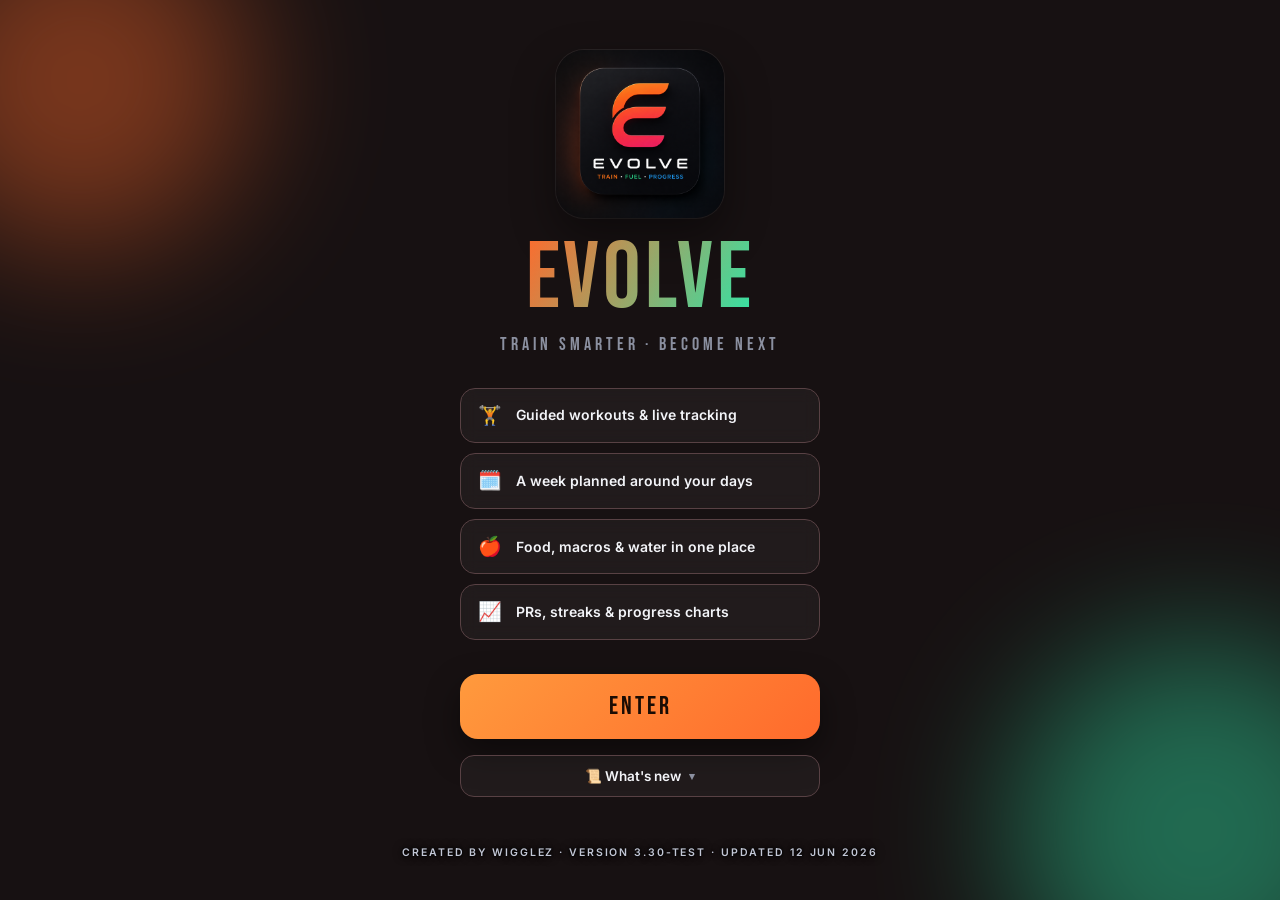
==== commit 91f012fa: "Add files via upload" ====
--- a/index.html
+++ b/index.html
@@ -38,7 +38,7 @@
     <button class="splash-news" id="newsToggle" style="margin-top:16px">📜 What's new<span class="news-chev" id="newsChev">▾</span></button>
     <div class="splash-news-body" id="newsBody"></div>
   </div>
-  <div class="splash-foot">Created by Wigglez · Version 3.29-test · Updated 12 Jun 2026</div>
+  <div class="splash-foot">Created by Wigglez · Version 3.30-test · Updated 12 Jun 2026</div>
 </div>
 
 <!-- APP -->
--- a/styles.css
+++ b/styles.css
@@ -179,6 +179,28 @@
 .seg button.on{background:var(--surface3);color:var(--text)}
 .seg.vstack{flex-direction:column}
 .seg.vstack button{width:100%}
+/* v3.30 — horizontal-scroll segment for many options (e.g. backup reminders) */
+.seg.scroll{overflow-x:auto;-webkit-overflow-scrolling:touch;scrollbar-width:none}
+.seg.scroll::-webkit-scrollbar{display:none}
+.seg.scroll button{flex:0 0 auto;white-space:nowrap;padding:10px 16px}
+/* v3.30 — Plate-based food logger */
+.logger{display:flex;flex-direction:column;max-height:82vh}
+.logger .lg-top{flex:0 0 auto}
+.logger .lg-meal{display:flex;flex-wrap:wrap;gap:6px}
+.logger .lg-actions{display:flex;gap:8px;margin-bottom:4px}
+.logger .lg-cats{display:flex;flex-wrap:wrap;gap:6px;margin-top:8px}
+.logger .lg-scroll{flex:1 1 auto;overflow-y:auto;min-height:120px;margin:8px -4px 0;padding:0 4px}
+.chip.sm.plus b{color:var(--fuel);font-weight:800;margin-left:2px}
+.iconbtn.lg-adj{opacity:.7}
+.lg-plate{flex:0 0 auto;border-top:1px solid var(--line2);margin:8px -16px -16px;padding:12px 16px calc(14px + var(--safe-b));background:var(--surface)}
+.lg-plate-empty{text-align:center;padding:10px 4px 2px;line-height:1.5}
+.lg-plate-head{display:flex;justify-content:space-between;align-items:center;font-weight:700;font-size:13px;margin-bottom:8px;gap:10px}
+.lg-plate-head .num{color:var(--muted);font-weight:600;font-size:12px}
+.lg-plate-items{max-height:22vh;overflow-y:auto;margin-bottom:10px}
+.lg-pi{display:flex;align-items:center;gap:8px;padding:7px 0;border-top:1px solid var(--line)}
+.lg-pi:first-child{border-top:none}
+.lg-pi .fn{font-weight:600;font-size:14px;white-space:nowrap;overflow:hidden;text-overflow:ellipsis}
+.lg-pi .fm{font-size:12px;color:var(--muted)}
 .su-units{display:grid;grid-template-columns:1fr 1fr;gap:12px}
 
 /* progress ring + bars */
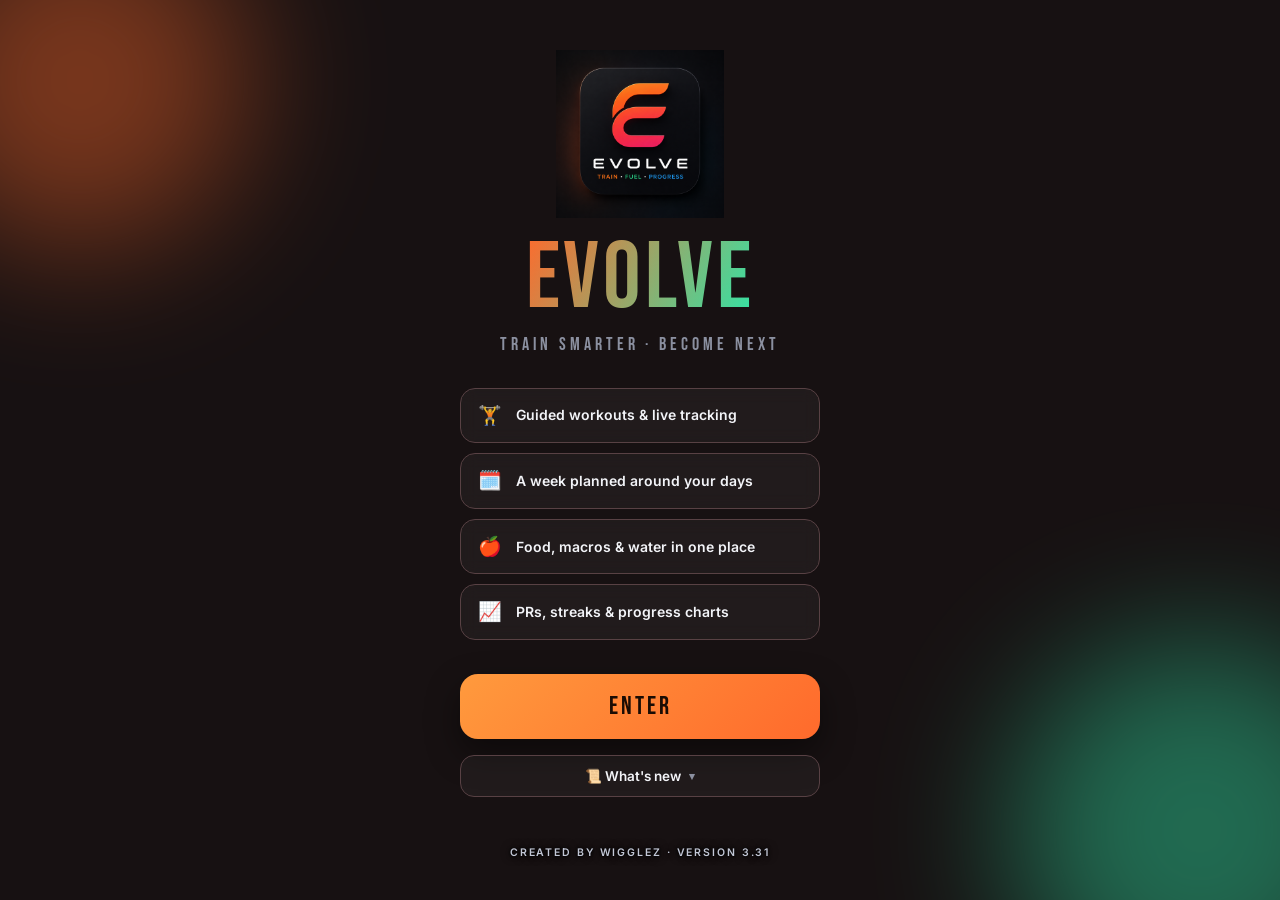
==== commit e67f733b: "Add files via upload" ====
--- a/index.html
+++ b/index.html
@@ -38,7 +38,7 @@
     <button class="splash-news" id="newsToggle" style="margin-top:16px">📜 What's new<span class="news-chev" id="newsChev">▾</span></button>
     <div class="splash-news-body" id="newsBody"></div>
   </div>
-  <div class="splash-foot">Created by Wigglez · Version 3.30-test · Updated 12 Jun 2026</div>
+  <div class="splash-foot">Created by Wigglez · Version 3.31</div>
 </div>
 
 <!-- APP -->
@@ -97,6 +97,7 @@
   <button data-tab="stats"><svg viewBox="0 0 24 24"><path d="M4 20V10M10 20V4M16 20v-7M22 20H2"/></svg>Progress</button>
   <button data-tab="more"><svg viewBox="0 0 24 24"><circle cx="12" cy="12" r="3"/><path d="M19 12a7 7 0 00-.1-1l2-1.5-2-3.4-2.3 1a7 7 0 00-1.7-1l-.3-2.6h-4l-.3 2.6a7 7 0 00-1.7 1l-2.3-1-2 3.4 2 1.5a7 7 0 000 2l-2 1.5 2 3.4 2.3-1a7 7 0 001.7 1l.3 2.6h4l.3-2.6a7 7 0 001.7-1l2.3 1 2-3.4-2-1.5a7 7 0 00.1-1z"/></svg>More</button>
 </nav>
+<button id="fuelFab" class="hidden" aria-label="Add food">＋</button>
 
 
 <!-- MODAL -->
--- a/styles.css
+++ b/styles.css
@@ -48,7 +48,7 @@
 .splash-news-body{display:none;width:100%;background:rgba(255,255,255,.03);border:1px solid var(--line);border-radius:14px;padding:14px;margin:-4px 0 8px;text-align:left;font-size:12.5px;line-height:1.6;color:var(--muted);max-height:40vh;overflow:auto}
 .splash-news-body.open{display:block}
 .splash-news-body b{color:var(--text)}
-.splash-logo-img{width:min(40vw,168px);height:auto;display:block;margin:0 auto 14px;border-radius:28px;box-shadow:0 18px 44px rgba(0,0,0,.42),0 0 0 1px rgba(255,255,255,.08)}
+.splash-logo-img{width:min(40vw,168px);height:auto;display:block;margin:0 auto 14px}
 .splash-mark{font-size:clamp(52px,16vw,94px);letter-spacing:.04em;line-height:1;max-width:100%;
   background:var(--grad-brand);-webkit-background-clip:text;background-clip:text;color:transparent}
 .splash-tag{font-family:"Bebas Neue",sans-serif;font-size:18px;letter-spacing:.22em;color:var(--muted);margin-top:6px}
@@ -196,11 +196,16 @@
 .lg-plate-empty{text-align:center;padding:10px 4px 2px;line-height:1.5}
 .lg-plate-head{display:flex;justify-content:space-between;align-items:center;font-weight:700;font-size:13px;margin-bottom:8px;gap:10px}
 .lg-plate-head .num{color:var(--muted);font-weight:600;font-size:12px}
-.lg-plate-items{max-height:22vh;overflow-y:auto;margin-bottom:10px}
-.lg-pi{display:flex;align-items:center;gap:8px;padding:7px 0;border-top:1px solid var(--line)}
+.lg-plate-items{max-height:34vh;overflow-y:auto;margin-bottom:10px}
+.lg-pi{display:flex;flex-direction:column;padding:7px 0;border-top:1px solid var(--line)}
 .lg-pi:first-child{border-top:none}
+.lg-pi-row{display:flex;align-items:center;gap:8px}
+.lg-pi-main{cursor:pointer}
 .lg-pi .fn{font-weight:600;font-size:14px;white-space:nowrap;overflow:hidden;text-overflow:ellipsis}
 .lg-pi .fm{font-size:12px;color:var(--muted)}
+.lg-pi-edit{width:100%;margin-top:8px;padding-top:8px;border-top:1px dashed var(--line2)}
+.lg-pi-edit .row.wrap{margin:0 0 8px}
+.lg-pi-edit .chip.sm{flex:0 0 auto}
 .su-units{display:grid;grid-template-columns:1fr 1fr;gap:12px}
 
 /* progress ring + bars */
@@ -663,3 +668,37 @@
 
 .profile-photo-btn{border:0;cursor:pointer;flex:0 0 auto}
 .profile-photo-btn:active{transform:scale(.97)}
+
+/* v3.31 — floating "+" Add-food button (Fuel tab only) */
+#fuelFab{position:fixed;z-index:119;right:max(22px,calc((100vw - 560px)/2 + 22px));
+  bottom:calc(90px + var(--safe-b));width:56px;height:56px;border-radius:50%;
+  background:var(--grad-fuel,linear-gradient(135deg,#2FE6A8,#16b98a));color:#04241a;
+  font-size:30px;font-weight:700;line-height:1;display:flex;align-items:center;justify-content:center;
+  border:none;box-shadow:0 10px 26px rgba(0,0,0,.5),0 0 0 4px var(--ink);
+  transition:transform .14s ease, opacity .2s ease}
+#fuelFab:active{transform:scale(.92)}
+#fuelFab.hidden{display:none}
+
+/* v3.31 — 1RM training percentage table */
+.rm-table{padding:4px 0}
+.rm-row{display:flex;justify-content:space-between;align-items:center;padding:9px 14px;border-top:1px solid var(--line)}
+.rm-row:first-child{border-top:none}
+.rm-p{color:var(--muted);font-weight:600;font-size:13px}
+.rm-w{font-weight:700;font-size:15px}
+
+/* v3.31 — progress photo gallery (local only) */
+.photo-grid{display:grid;grid-template-columns:1fr 1fr;gap:10px}
+.photo-cell{position:relative;border-radius:14px;overflow:hidden;background:var(--ink2);border:1px solid var(--line2)}
+.photo-cell img{width:100%;height:170px;object-fit:cover;display:block}
+.photo-date{position:absolute;left:0;right:0;bottom:0;padding:6px 8px;font-size:11px;font-weight:600;color:#fff;background:linear-gradient(to top,rgba(0,0,0,.7),transparent)}
+.photo-del{position:absolute;top:6px;right:6px;width:26px;height:26px;border-radius:50%;border:none;background:rgba(0,0,0,.55);color:#fff;font-size:13px;display:flex;align-items:center;justify-content:center}
+
+/* v3.31 — routines (multi-day programs) */
+.rt-card{display:flex;align-items:center;gap:10px;padding:13px 14px;background:var(--surface);border:1px solid var(--line2);border-radius:14px;margin-bottom:10px;cursor:pointer}
+.rt-main{flex:1;min-width:0}
+.rt-name{font-weight:700;font-size:15px}
+.rt-sub{font-size:12.5px;color:var(--muted);margin-top:2px;overflow:hidden;text-overflow:ellipsis;white-space:nowrap}
+.rt-day{background:var(--surface);border:1px solid var(--line2);border-radius:14px;padding:13px 14px;margin-bottom:10px}
+.rt-day-head{display:flex;justify-content:space-between;align-items:baseline;margin-bottom:2px}
+.rt-day-name{font-weight:700;font-size:15px}
+.rt-edit-day{background:var(--ink2);border:1px solid var(--line);border-radius:12px;padding:11px;margin-bottom:10px}
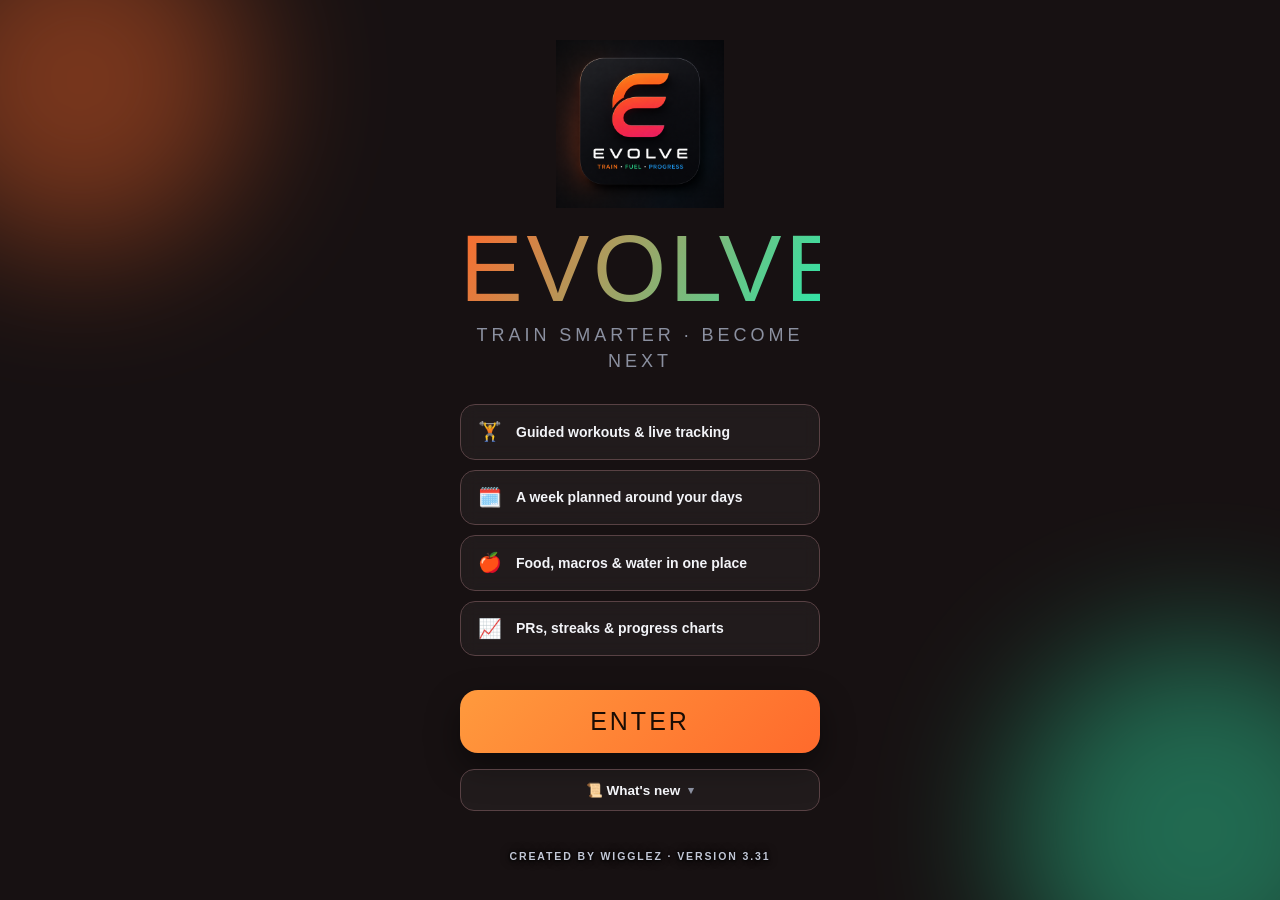
==== commit 511245d8: "Add files via upload" ====
--- a/index.html
+++ b/index.html
@@ -2,7 +2,7 @@
 <html lang="en">
 <head>
 <meta charset="utf-8">
-<meta name="viewport" content="width=device-width, initial-scale=1, viewport-fit=cover, maximum-scale=1, user-scalable=no">
+<meta name="viewport" content="width=device-width, initial-scale=1, viewport-fit=cover">
 <meta name="mobile-web-app-capable" content="yes">
 <meta name="application-name" content="Evolve">
 <meta name="apple-mobile-web-app-capable" content="yes">
@@ -14,9 +14,6 @@
 <link rel="icon" type="image/png" sizes="192x192" href="icon-192.png">
 <link rel="apple-touch-icon" href="apple-touch-icon.png">
 <title>Evolve</title>
-<link rel="preconnect" href="https://fonts.googleapis.com">
-<link rel="preconnect" href="https://fonts.gstatic.com" crossorigin>
-<link href="https://fonts.googleapis.com/css2?family=Bebas+Neue&family=Inter:wght@400;500;600;700;800&display=swap" rel="stylesheet">
 <link rel="stylesheet" href="styles.css">
 </head>
 <body>
--- a/styles.css
+++ b/styles.css
@@ -12,14 +12,16 @@
   --shadow:0 10px 30px rgba(0,0,0,.45);
   --safe-b:env(safe-area-inset-bottom,0px);
   --safe-t:env(safe-area-inset-top,0px);
+  --font-body:-apple-system,BlinkMacSystemFont,"Segoe UI",Roboto,"Helvetica Neue",Arial,sans-serif;
+  --font-display:"Arial Narrow","Aptos Display","Roboto Condensed",Impact,var(--font-body);
 }
 *{box-sizing:border-box;-webkit-tap-highlight-color:transparent}
 html,body{margin:0;padding:0;background:var(--ink);color:var(--text);
-  font-family:Inter,-apple-system,BlinkMacSystemFont,"Segoe UI",Roboto,sans-serif;
+  font-family:var(--font-body);
   font-size:16px;line-height:1.45;overscroll-behavior-y:none;-webkit-font-smoothing:antialiased}
 body{max-width:560px;margin:0 auto;min-height:100vh;position:relative;overflow-x:hidden}
 h1,h2,h3,h4{margin:0;font-weight:700}
-.disp{font-family:"Bebas Neue",Inter,sans-serif;font-weight:400;letter-spacing:.02em;line-height:.95}
+.disp{font-family:var(--font-display);font-weight:400;letter-spacing:.02em;line-height:.95}
 button{font-family:inherit;cursor:pointer;border:none;background:none;color:inherit}
 input,select{font-family:inherit;font-size:16px}
 input:focus,select:focus,button:focus-visible{outline:2px solid var(--strength);outline-offset:2px}
@@ -51,13 +53,13 @@
 .splash-logo-img{width:min(40vw,168px);height:auto;display:block;margin:0 auto 14px}
 .splash-mark{font-size:clamp(52px,16vw,94px);letter-spacing:.04em;line-height:1;max-width:100%;
   background:var(--grad-brand);-webkit-background-clip:text;background-clip:text;color:transparent}
-.splash-tag{font-family:"Bebas Neue",sans-serif;font-size:18px;letter-spacing:.22em;color:var(--muted);margin-top:6px}
+.splash-tag{font-family:var(--font-display);font-size:18px;letter-spacing:.22em;color:var(--muted);margin-top:6px}
 .splash-feats{display:flex;flex-direction:column;gap:10px;width:100%;margin:30px 0 34px}
 .sf{display:flex;align-items:center;gap:13px;text-align:left;font-size:14px;font-weight:600;color:var(--text);
   background:rgba(255,255,255,.045);border:1px solid var(--line2);border-radius:15px;padding:13px 16px;
   backdrop-filter:blur(8px);-webkit-backdrop-filter:blur(8px)}
 .sf span{font-size:19px;width:26px;text-align:center}
-.splash-enter{font-family:"Bebas Neue",sans-serif;font-size:25px;letter-spacing:.12em;width:100%;
+.splash-enter{font-family:var(--font-display);font-size:25px;letter-spacing:.12em;width:100%;
   padding:17px 0;border-radius:18px;background:var(--grad-str);color:#1a0c04;
   box-shadow:0 14px 34px rgba(0,0,0,.45);transition:transform .15s}
 .splash-enter:active{transform:scale(.97)}
@@ -72,14 +74,14 @@
 
 .topbar{display:flex;align-items:center;justify-content:space-between;padding:8px 2px 14px}
 .topbar .hello{font-size:13px;color:var(--muted);letter-spacing:.04em}
-.topbar .date{font-family:"Bebas Neue",sans-serif;font-size:30px;letter-spacing:.03em}
+.topbar .date{font-family:var(--font-display);font-size:30px;letter-spacing:.03em}
 .topbar .av{width:42px;height:42px;border-radius:50%;background:var(--grad-str);display:flex;
-  align-items:center;justify-content:center;font-family:"Bebas Neue";font-size:22px;color:#1a0c04}
+  align-items:center;justify-content:center;font-family:var(--font-display);font-size:22px;color:#1a0c04}
 
 .eyebrow{font-size:11px;letter-spacing:.22em;text-transform:uppercase;color:var(--muted);font-weight:600}
 .sect-title{font-size:34px;margin:2px 0 14px}
 .sect-h{display:flex;align-items:baseline;justify-content:space-between;margin:22px 0 12px}
-.sect-h h3{font-family:"Bebas Neue";font-size:26px;letter-spacing:.02em;font-weight:400}
+.sect-h h3{font-family:var(--font-display);font-size:26px;letter-spacing:.02em;font-weight:400}
 .help-bar{display:flex;align-items:center;justify-content:space-between;width:100%;gap:10px;
   background:var(--surface);border:1px solid var(--line);border-radius:12px;
   padding:10px 14px;margin:0 0 12px;color:var(--muted);font-size:13.5px;font-weight:600;transition:transform .12s}
@@ -112,10 +114,10 @@
 .more-prof{display:flex;align-items:center;gap:13px;background:radial-gradient(150% 130% at 0% 0%,var(--strength-soft,rgba(255,106,44,.2)),transparent 60%),var(--surface);
   border:1px solid var(--line2);border-radius:var(--r-lg);padding:16px;margin-bottom:16px}
 .more-av{width:52px;height:52px;flex:0 0 auto;border-radius:50%;background:var(--grad-str);color:#1a0c04;
-  display:flex;align-items:center;justify-content:center;font-family:"Bebas Neue";font-size:26px;
+  display:flex;align-items:center;justify-content:center;font-family:var(--font-display);font-size:26px;
   box-shadow:0 8px 20px var(--strength-soft,rgba(255,106,44,.4))}
 .more-prof-main{flex:1;min-width:0}
-.more-prof-name{font-family:"Bebas Neue";font-size:23px;letter-spacing:.02em;line-height:1.05}
+.more-prof-name{font-family:var(--font-display);font-size:23px;letter-spacing:.02em;line-height:1.05}
 .more-prof-sub{font-size:12.5px;color:var(--muted);margin-top:2px;overflow:hidden;text-overflow:ellipsis;white-space:nowrap}
 .acc-head .acc-ic{display:inline-flex;align-items:center;justify-content:center;width:30px;height:30px;border-radius:9px;
   margin-right:11px;font-size:15px;background:var(--surface3);vertical-align:middle}
@@ -211,7 +213,7 @@
 /* progress ring + bars */
 .ring-wrap{position:relative;width:170px;height:170px;margin:0 auto}
 .ring-wrap .lbl{position:absolute;inset:0;display:flex;flex-direction:column;align-items:center;justify-content:center}
-.ring-wrap .lbl .big{font-family:"Bebas Neue";font-size:48px;line-height:1}
+.ring-wrap .lbl .big{font-family:var(--font-display);font-size:48px;line-height:1}
 .ring-wrap .lbl .sub{font-size:12px;color:var(--muted);letter-spacing:.06em;text-transform:uppercase}
 .bar{height:9px;border-radius:6px;background:var(--ink2);overflow:hidden}
 .bar>i{display:block;height:100%;border-radius:6px;transition:width .5s}
@@ -222,8 +224,8 @@
 /* stat tiles */
 .stat{background:var(--surface);border:1px solid var(--line);border-radius:var(--r);padding:14px}
 .stat .k{font-size:11px;letter-spacing:.1em;text-transform:uppercase;color:var(--muted);font-weight:600}
-.stat .v{font-family:"Bebas Neue";font-size:38px;line-height:1;margin-top:4px}
-.stat .v small{font-family:Inter;font-size:13px;color:var(--muted);font-weight:600;letter-spacing:0}
+.stat .v{font-family:var(--font-display);font-size:38px;line-height:1;margin-top:4px}
+.stat .v small{font-family:var(--font-body);font-size:13px;color:var(--muted);font-weight:600;letter-spacing:0}
 .home-glance{cursor:pointer}
 .home-glance:active{transform:scale(.99)}
 
@@ -248,7 +250,7 @@
   border:1px solid var(--line2);display:flex;flex-direction:column;justify-content:flex-end;
   background:var(--surface);transition:transform .12s}
 .mg:active{transform:scale(.97)}
-.mg .nm{font-family:"Bebas Neue";font-size:30px;letter-spacing:.02em;position:relative;z-index:2}
+.mg .nm{font-family:var(--font-display);font-size:30px;letter-spacing:.02em;position:relative;z-index:2}
 .mg .ct{font-size:11px;color:var(--muted);letter-spacing:.08em;text-transform:uppercase;position:relative;z-index:2}
 .mg .glow{position:absolute;inset:0;opacity:.55}
 .mega-card{position:relative;width:100%;text-align:left;margin-top:14px;border-radius:var(--r);padding:18px 18px;overflow:hidden;
@@ -258,7 +260,7 @@
 .mega-card .nm{font-size:30px;letter-spacing:.02em;line-height:1}
 .mega-card .ct{font-size:12.5px;color:#cfd3dd;margin-top:5px}
 .mg-step{margin-bottom:18px}
-.mg-lab{font-family:"Bebas Neue",sans-serif;font-size:18px;letter-spacing:.04em;color:var(--text);margin-bottom:8px}
+.mg-lab{font-family:var(--font-display);font-size:18px;letter-spacing:.04em;color:var(--text);margin-bottom:8px}
 .mg-sub{display:block;font-size:11px;letter-spacing:.08em;text-transform:uppercase;color:var(--muted);margin-bottom:6px;font-weight:600}
 .mg-preview{background:var(--ink2);border:1px solid var(--line2);border-radius:12px;padding:12px 14px;font-size:13.5px;color:var(--muted);margin-bottom:6px}
 
@@ -316,7 +318,7 @@
 .plate{display:flex;align-items:center;justify-content:center;border-radius:4px;color:#0c0f17;font-weight:800;font-size:12px;min-width:30px}
 .streak-grid{display:flex;gap:10px}
 .streak-tile{flex:1;background:var(--ink2);border:1px solid var(--line2);border-radius:14px;padding:14px;text-align:center}
-.streak-tile .big{font-family:"Bebas Neue";font-size:34px;line-height:1}
+.streak-tile .big{font-family:var(--font-display);font-size:34px;line-height:1}
 .theme-row{display:flex;gap:10px;flex-wrap:wrap}
 .theme-sw{width:46px;height:46px;border-radius:13px;border:2px solid var(--line2);box-shadow:0 4px 12px rgba(0,0,0,.3)}
 .theme-sw.on{border-color:var(--text);box-shadow:0 0 0 2px var(--text) inset}
@@ -326,7 +328,7 @@
   background:radial-gradient(140% 110% at 8% 0%, var(--strength-soft, rgba(255,106,44,.22)), transparent 55%),
              radial-gradient(140% 120% at 100% 100%, rgba(47,230,168,.16), transparent 55%), var(--surface)}
 .hero-eyebrow{font-size:11px;letter-spacing:.14em;text-transform:uppercase;color:var(--muted);font-weight:700}
-.hero-title{font-family:"Bebas Neue",sans-serif;font-size:40px;letter-spacing:.02em;line-height:1.05;margin:6px 0 6px}
+.hero-title{font-family:var(--font-display);font-size:40px;letter-spacing:.02em;line-height:1.05;margin:6px 0 6px}
 .hero-sub{color:var(--muted);font-size:14px;line-height:1.5;margin-bottom:16px;max-width:300px}
 .hero-btn{font-size:16.5px;padding:16px}
 .qa-grid{display:grid;grid-template-columns:repeat(4,1fr);gap:10px;margin-top:14px}
@@ -346,16 +348,16 @@
 .snap{margin-top:14px}
 .snap-row{display:flex;justify-content:space-between;text-align:center}
 .snap-row>div{flex:1}
-.snap-row .sv{font-family:"Bebas Neue",sans-serif;font-size:28px;line-height:1}
+.snap-row .sv{font-family:var(--font-display);font-size:28px;line-height:1}
 .snap-row .sk{font-size:10.5px;letter-spacing:.06em;text-transform:uppercase;color:var(--muted);margin-top:3px}
 .cardio-card{margin-top:14px}
 .fuel-hero{background:radial-gradient(150% 130% at 50% -20%, rgba(47,230,168,.16), transparent 60%), var(--surface);border-radius:var(--r-lg)}
 .mini-hero{position:relative;border-radius:var(--r-lg);padding:18px;border:1px solid var(--line2);margin-bottom:14px;
   background:radial-gradient(150% 120% at 0% 0%, var(--strength-soft, rgba(255,106,44,.2)), transparent 55%), var(--surface)}
-.mini-hero .mh-t{font-family:"Bebas Neue";font-size:24px;letter-spacing:.03em;margin-bottom:10px}
+.mini-hero .mh-t{font-family:var(--font-display);font-size:24px;letter-spacing:.03em;margin-bottom:10px}
 .mh-row{display:flex;text-align:center}
 .mh-row>div{flex:1}
-.mh-row .v{font-family:"Bebas Neue";font-size:30px;line-height:1}
+.mh-row .v{font-family:var(--font-display);font-size:30px;line-height:1}
 .mh-row .k{font-size:10px;letter-spacing:.08em;text-transform:uppercase;color:var(--muted);margin-top:4px}
 .mg{min-height:112px}
 .mg .go{position:absolute;top:12px;right:14px;z-index:2;font-size:20px;color:var(--muted2)}
@@ -365,7 +367,7 @@
 .preset-card{flex:0 0 auto;width:128px;text-align:left;background:var(--surface);border:1px solid var(--line2);
   border-radius:18px;padding:14px 13px 12px}
 .preset-card .pi{font-size:22px;margin-bottom:8px}
-.preset-card .pn{font-family:"Bebas Neue";font-size:21px;letter-spacing:.03em;line-height:1}
+.preset-card .pn{font-family:var(--font-display);font-size:21px;letter-spacing:.03em;line-height:1}
 .preset-card .ps{font-size:11px;color:var(--muted);margin-top:4px;font-weight:600}
 .preset-card .pg{font-size:10px;color:var(--muted2);margin-top:5px;line-height:1.35}
 .preset-card:active{transform:scale(.97)}
@@ -391,15 +393,15 @@
   font-size:30px;font-weight:800;color:#08130d;background:var(--grad-fuel);box-shadow:0 12px 30px rgba(47,230,168,.35);
   animation:pop .45s cubic-bezier(.34,1.56,.64,1)}
 @keyframes pop{from{transform:scale(.4);opacity:0}to{transform:scale(1);opacity:1}}
-.fin-t{font-family:"Bebas Neue";font-size:30px;letter-spacing:.03em}
+.fin-t{font-family:var(--font-display);font-size:30px;letter-spacing:.03em}
 .fin-s{color:var(--muted);font-size:13px;margin-top:3px}
 .su-hero{text-align:center;padding:4px 0 14px}
 .su-ic{width:54px;height:54px;border-radius:17px;margin:0 auto 12px;display:flex;align-items:center;justify-content:center;font-size:25px;background:var(--grad-str)}
-.su-t{font-family:"Bebas Neue";font-size:30px;letter-spacing:.03em}
+.su-t{font-family:var(--font-display);font-size:30px;letter-spacing:.03em}
 .su-s{color:var(--muted);font-size:13px;line-height:1.5;max-width:280px;margin:5px auto 0}
 .wf-hero{text-align:center;padding:2px 0 14px}
 .wf-ic{width:58px;height:58px;border-radius:18px;margin:0 auto 12px;display:flex;align-items:center;justify-content:center;font-size:27px;background:var(--grad-str);box-shadow:0 12px 30px rgba(0,0,0,.45)}
-.wf-t{font-family:"Bebas Neue";font-size:30px;letter-spacing:.03em}
+.wf-t{font-family:var(--font-display);font-size:30px;letter-spacing:.03em}
 .wf-s{color:var(--muted);font-size:13.5px;line-height:1.55;max-width:310px;margin:6px auto 0}
 .wf-steps{margin:4px 0 0;padding-left:22px;display:flex;flex-direction:column;gap:10px}
 .wf-steps li{font-size:14px;line-height:1.45;color:var(--text);padding-left:4px}
@@ -412,11 +414,11 @@
   padding-top:var(--safe-t)}
 #live.on{display:flex}
 .live-head{display:flex;align-items:center;justify-content:space-between;padding:14px 16px 12px;border-bottom:1px solid var(--line)}
-.live-head .ttl{font-family:"Bebas Neue";font-size:27px;letter-spacing:.02em;line-height:1}
+.live-head .ttl{font-family:var(--font-display);font-size:27px;letter-spacing:.02em;line-height:1}
 .live-prog{padding:12px 16px 4px}
 .live-prog .lp-top{display:flex;justify-content:space-between;align-items:baseline;margin-bottom:7px}
 .live-prog .lp-lab{font-size:10.5px;letter-spacing:.1em;text-transform:uppercase;color:var(--muted);font-weight:700}
-.live-prog .lp-num{font-family:"Bebas Neue";font-size:20px;color:var(--text)}
+.live-prog .lp-num{font-family:var(--font-display);font-size:20px;color:var(--text)}
 .live-prog .bar i{transition:width .35s ease}
 .exi{font-size:10.5px;letter-spacing:.1em;text-transform:uppercase;color:var(--muted);font-weight:700;margin-bottom:5px}
 .live-body{flex:1;overflow-y:auto;padding:16px 16px 230px}
@@ -433,7 +435,7 @@
 .set-block{background:var(--ink2);border:1px solid var(--line);border-radius:16px;padding:14px}
 .set-block.done{border-color:rgba(47,230,168,.45);background:rgba(47,230,168,.06)}
 .set-block .sb-top{display:flex;align-items:center;justify-content:space-between;margin-bottom:12px}
-.set-block .sb-top .sl{font-family:"Bebas Neue",sans-serif;font-size:21px;letter-spacing:.06em;color:var(--muted)}
+.set-block .sb-top .sl{font-family:var(--font-display);font-size:21px;letter-spacing:.06em;color:var(--muted)}
 .set-block.done .sb-top .sl{color:var(--fuel)}
 .sb-done{width:44px;height:44px;border-radius:12px;background:var(--surface2);border:1px solid var(--line2);
   display:flex;align-items:center;justify-content:center;font-size:20px;color:var(--muted)}
@@ -445,7 +447,7 @@
 .sb-complete:active{transform:scale(.98)}
 .sb-complete.done{background:var(--grad-fuel);border-color:transparent;color:#062018}
 .sb-summary{display:flex;align-items:center;justify-content:space-between;gap:10px;padding:2px 2px 0}
-.sb-summary .sv{font-family:"Bebas Neue",sans-serif;font-size:30px;letter-spacing:.02em;color:var(--fuel);line-height:1}
+.sb-summary .sv{font-family:var(--font-display);font-size:30px;letter-spacing:.02em;color:var(--fuel);line-height:1}
 .sb-summary .sb-rir{font-size:11px;font-weight:700;letter-spacing:.05em;text-transform:uppercase;color:var(--muted);
   background:var(--ink2);border:1px solid var(--line2);border-radius:8px;padding:5px 9px}
 .stepper{background:var(--surface);border:1px solid var(--line2);border-radius:13px;padding:10px 8px}
@@ -467,7 +469,7 @@
   border:1px solid var(--line2);border-radius:20px;padding:12px 14px;display:flex;align-items:center;gap:14px;
   box-shadow:0 14px 36px rgba(0,0,0,.5)}
 .rest-ring{width:62px;height:62px;flex-shrink:0;position:relative}
-.rest-ring .t{position:absolute;inset:0;display:flex;align-items:center;justify-content:center;font-family:"Bebas Neue";font-size:22px}
+.rest-ring .t{position:absolute;inset:0;display:flex;align-items:center;justify-content:center;font-family:var(--font-display);font-size:22px}
 .rest-card .ri{flex:1}
 .rest-card .ri .l{font-size:11px;text-transform:uppercase;letter-spacing:.1em;color:var(--muted);font-weight:600}
 .rest-card .ri .b{font-weight:700;font-size:15px}
@@ -486,7 +488,7 @@
   padding:20px 18px calc(24px + var(--safe-b));animation:sheet .3s cubic-bezier(.2,.8,.2,1)}
 @keyframes sheet{from{transform:translateY(100%)}to{transform:none}}
 .modal .grab{width:42px;height:5px;border-radius:5px;background:var(--line2);margin:-6px auto 16px}
-.modal h3{font-family:"Bebas Neue";font-size:30px;letter-spacing:.02em;font-weight:400;margin-bottom:4px}
+.modal h3{font-family:var(--font-display);font-size:30px;letter-spacing:.02em;font-weight:400;margin-bottom:4px}
 
 /* howto */
 .howto-block{margin-top:14px}
@@ -583,16 +585,16 @@
 .sl-row{border:1px solid var(--line);background:var(--ink2);border-radius:12px;margin-bottom:8px;overflow:hidden}
 .sl-row.done{display:grid;grid-template-columns:28px 1fr 1fr 42px;gap:8px;align-items:center;padding:11px 4px;
   border-color:rgba(47,230,168,.4);background:rgba(47,230,168,.07);cursor:pointer}
-.sl-row.done .sn{text-align:center;font-family:"Bebas Neue";font-size:17px;color:var(--fuel)}
+.sl-row.done .sn{text-align:center;font-family:var(--font-display);font-size:17px;color:var(--fuel)}
 .sl-row.done .v{text-align:center;font-weight:700;font-size:14.5px}
 .sl-row.done .chk{justify-self:center;width:26px;height:26px;border-radius:50%;background:var(--fuel);color:#062018;display:grid;place-items:center;font-size:14px;font-weight:800}
 .sl-row.todo{display:grid;grid-template-columns:28px 1fr 1fr 42px;gap:8px;align-items:center;padding:13px 4px;opacity:.5;cursor:pointer}
-.sl-row.todo .sn{text-align:center;font-family:"Bebas Neue";font-size:17px;color:var(--muted)}
+.sl-row.todo .sn{text-align:center;font-family:var(--font-display);font-size:17px;color:var(--muted)}
 .sl-row.todo .v{text-align:center;font-size:13px;color:var(--muted)}
 .sl-row.todo .chk{justify-self:center;width:24px;height:24px;border-radius:50%;border:1.5px solid var(--line2)}
 .sl-row.active{border-color:var(--strength);box-shadow:0 0 0 1px rgba(255,106,44,.22)}
 .sl-ah{display:flex;align-items:center;gap:8px;padding:12px 14px 0}
-.sl-ah .sn{font-family:"Bebas Neue";font-size:20px;color:var(--strength);letter-spacing:.04em}
+.sl-ah .sn{font-family:var(--font-display);font-size:20px;color:var(--strength);letter-spacing:.04em}
 .sl-ah .now{font-size:9.5px;letter-spacing:.1em;text-transform:uppercase;color:var(--muted2);font-weight:700}
 .sl-steps{display:grid;grid-template-columns:repeat(2,minmax(0,1fr));gap:11px;padding:11px 14px 0}
 .sl-rir{display:flex;align-items:center;gap:6px;flex-wrap:wrap;padding:11px 14px 0}
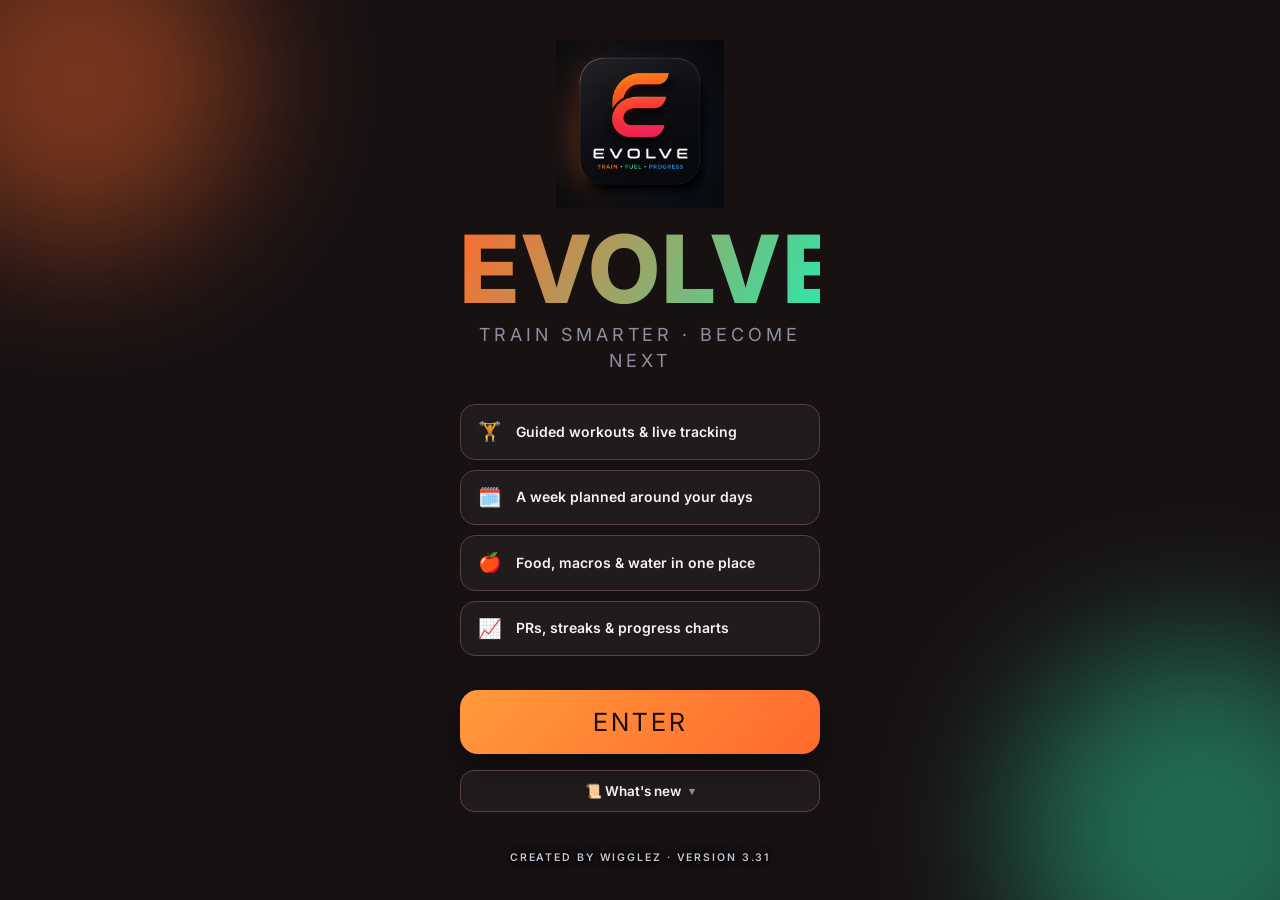
==== commit 4584328e: "Add files via upload" ====
--- a/index.html
+++ b/index.html
@@ -2,7 +2,7 @@
 <html lang="en">
 <head>
 <meta charset="utf-8">
-<meta name="viewport" content="width=device-width, initial-scale=1, viewport-fit=cover">
+<meta name="viewport" content="width=device-width, initial-scale=1, viewport-fit=cover, maximum-scale=1, user-scalable=no">
 <meta name="mobile-web-app-capable" content="yes">
 <meta name="application-name" content="Evolve">
 <meta name="apple-mobile-web-app-capable" content="yes">
@@ -14,6 +14,9 @@
 <link rel="icon" type="image/png" sizes="192x192" href="icon-192.png">
 <link rel="apple-touch-icon" href="apple-touch-icon.png">
 <title>Evolve</title>
+<link rel="preconnect" href="https://fonts.googleapis.com">
+<link rel="preconnect" href="https://fonts.gstatic.com" crossorigin>
+<link href="https://fonts.googleapis.com/css2?family=Bebas+Neue&family=Archivo:wght@600;700;800;900&family=Inter:wght@400;500;600;700;800&display=swap" rel="stylesheet">
 <link rel="stylesheet" href="styles.css">
 </head>
 <body>
--- a/styles.css
+++ b/styles.css
@@ -1,4 +1,8 @@
 :root{
+  /* v3.31 — heading font is switchable in Settings → Preferences.
+     Default "Modern" = Inter (clean). JS swaps this var for Bold/Classic. */
+  --font-disp:"Inter",-apple-system,BlinkMacSystemFont,"Segoe UI",Roboto,sans-serif;
+  --font-disp-spacing:-0.01em;
   --ink:#0C0D11; --ink2:#101218; --surface:#15171F; --surface2:#1C1F2A; --surface3:#232735;
   --line:#272B38; --line2:#333849;
   --text:#F3F4F8; --muted:#8B90A0; --muted2:#5C6273;
@@ -12,16 +16,15 @@
   --shadow:0 10px 30px rgba(0,0,0,.45);
   --safe-b:env(safe-area-inset-bottom,0px);
   --safe-t:env(safe-area-inset-top,0px);
-  --font-body:-apple-system,BlinkMacSystemFont,"Segoe UI",Roboto,"Helvetica Neue",Arial,sans-serif;
-  --font-display:"Arial Narrow","Aptos Display","Roboto Condensed",Impact,var(--font-body);
 }
 *{box-sizing:border-box;-webkit-tap-highlight-color:transparent}
 html,body{margin:0;padding:0;background:var(--ink);color:var(--text);
-  font-family:var(--font-body);
+  font-family:Inter,-apple-system,BlinkMacSystemFont,"Segoe UI",Roboto,sans-serif;
   font-size:16px;line-height:1.45;overscroll-behavior-y:none;-webkit-font-smoothing:antialiased}
+html{touch-action:manipulation;-webkit-text-size-adjust:100%}
 body{max-width:560px;margin:0 auto;min-height:100vh;position:relative;overflow-x:hidden}
 h1,h2,h3,h4{margin:0;font-weight:700}
-.disp{font-family:var(--font-display);font-weight:400;letter-spacing:.02em;line-height:.95}
+.disp{font-family:var(--font-disp);font-weight:800;letter-spacing:var(--font-disp-spacing,.01em);line-height:1.02}
 button{font-family:inherit;cursor:pointer;border:none;background:none;color:inherit}
 input,select{font-family:inherit;font-size:16px}
 input:focus,select:focus,button:focus-visible{outline:2px solid var(--strength);outline-offset:2px}
@@ -53,13 +56,13 @@
 .splash-logo-img{width:min(40vw,168px);height:auto;display:block;margin:0 auto 14px}
 .splash-mark{font-size:clamp(52px,16vw,94px);letter-spacing:.04em;line-height:1;max-width:100%;
   background:var(--grad-brand);-webkit-background-clip:text;background-clip:text;color:transparent}
-.splash-tag{font-family:var(--font-display);font-size:18px;letter-spacing:.22em;color:var(--muted);margin-top:6px}
+.splash-tag{font-family:var(--font-disp),sans-serif;font-size:18px;letter-spacing:.22em;color:var(--muted);margin-top:6px}
 .splash-feats{display:flex;flex-direction:column;gap:10px;width:100%;margin:30px 0 34px}
 .sf{display:flex;align-items:center;gap:13px;text-align:left;font-size:14px;font-weight:600;color:var(--text);
   background:rgba(255,255,255,.045);border:1px solid var(--line2);border-radius:15px;padding:13px 16px;
   backdrop-filter:blur(8px);-webkit-backdrop-filter:blur(8px)}
 .sf span{font-size:19px;width:26px;text-align:center}
-.splash-enter{font-family:var(--font-display);font-size:25px;letter-spacing:.12em;width:100%;
+.splash-enter{font-family:var(--font-disp),sans-serif;font-size:25px;letter-spacing:.12em;width:100%;
   padding:17px 0;border-radius:18px;background:var(--grad-str);color:#1a0c04;
   box-shadow:0 14px 34px rgba(0,0,0,.45);transition:transform .15s}
 .splash-enter:active{transform:scale(.97)}
@@ -68,20 +71,20 @@
 /* ---------- APP SHELL ---------- */
 #app{display:none;flex-direction:column;min-height:100vh;padding-top:var(--safe-t)}
 #app.on{display:flex}
-.screen{display:none;flex:1;padding:14px 16px calc(150px + var(--safe-b))}
+.screen{display:none;flex:1;padding:14px 16px calc(150px + var(--safe-b));overflow-x:clip}
 .screen.active{display:block;animation:fade .3s ease}
 @keyframes fade{from{opacity:0;transform:translateY(6px)}to{opacity:1;transform:none}}
 
 .topbar{display:flex;align-items:center;justify-content:space-between;padding:8px 2px 14px}
 .topbar .hello{font-size:13px;color:var(--muted);letter-spacing:.04em}
-.topbar .date{font-family:var(--font-display);font-size:30px;letter-spacing:.03em}
+.topbar .date{font-family:var(--font-disp),sans-serif;font-size:30px;letter-spacing:.03em}
 .topbar .av{width:42px;height:42px;border-radius:50%;background:var(--grad-str);display:flex;
-  align-items:center;justify-content:center;font-family:var(--font-display);font-size:22px;color:#1a0c04}
+  align-items:center;justify-content:center;font-family:var(--font-disp);font-size:22px;color:#1a0c04}
 
 .eyebrow{font-size:11px;letter-spacing:.22em;text-transform:uppercase;color:var(--muted);font-weight:600}
 .sect-title{font-size:34px;margin:2px 0 14px}
 .sect-h{display:flex;align-items:baseline;justify-content:space-between;margin:22px 0 12px}
-.sect-h h3{font-family:var(--font-display);font-size:26px;letter-spacing:.02em;font-weight:400}
+.sect-h h3{font-family:var(--font-disp);font-size:26px;letter-spacing:var(--font-disp-spacing,.02em);font-weight:800}
 .help-bar{display:flex;align-items:center;justify-content:space-between;width:100%;gap:10px;
   background:var(--surface);border:1px solid var(--line);border-radius:12px;
   padding:10px 14px;margin:0 0 12px;color:var(--muted);font-size:13.5px;font-weight:600;transition:transform .12s}
@@ -114,10 +117,10 @@
 .more-prof{display:flex;align-items:center;gap:13px;background:radial-gradient(150% 130% at 0% 0%,var(--strength-soft,rgba(255,106,44,.2)),transparent 60%),var(--surface);
   border:1px solid var(--line2);border-radius:var(--r-lg);padding:16px;margin-bottom:16px}
 .more-av{width:52px;height:52px;flex:0 0 auto;border-radius:50%;background:var(--grad-str);color:#1a0c04;
-  display:flex;align-items:center;justify-content:center;font-family:var(--font-display);font-size:26px;
+  display:flex;align-items:center;justify-content:center;font-family:var(--font-disp);font-size:26px;
   box-shadow:0 8px 20px var(--strength-soft,rgba(255,106,44,.4))}
 .more-prof-main{flex:1;min-width:0}
-.more-prof-name{font-family:var(--font-display);font-size:23px;letter-spacing:.02em;line-height:1.05}
+.more-prof-name{font-family:var(--font-disp);font-size:23px;letter-spacing:.02em;line-height:1.05}
 .more-prof-sub{font-size:12.5px;color:var(--muted);margin-top:2px;overflow:hidden;text-overflow:ellipsis;white-space:nowrap}
 .acc-head .acc-ic{display:inline-flex;align-items:center;justify-content:center;width:30px;height:30px;border-radius:9px;
   margin-right:11px;font-size:15px;background:var(--surface3);vertical-align:middle}
@@ -213,7 +216,7 @@
 /* progress ring + bars */
 .ring-wrap{position:relative;width:170px;height:170px;margin:0 auto}
 .ring-wrap .lbl{position:absolute;inset:0;display:flex;flex-direction:column;align-items:center;justify-content:center}
-.ring-wrap .lbl .big{font-family:var(--font-display);font-size:48px;line-height:1}
+.ring-wrap .lbl .big{font-family:var(--font-disp);font-size:48px;line-height:1}
 .ring-wrap .lbl .sub{font-size:12px;color:var(--muted);letter-spacing:.06em;text-transform:uppercase}
 .bar{height:9px;border-radius:6px;background:var(--ink2);overflow:hidden}
 .bar>i{display:block;height:100%;border-radius:6px;transition:width .5s}
@@ -224,8 +227,8 @@
 /* stat tiles */
 .stat{background:var(--surface);border:1px solid var(--line);border-radius:var(--r);padding:14px}
 .stat .k{font-size:11px;letter-spacing:.1em;text-transform:uppercase;color:var(--muted);font-weight:600}
-.stat .v{font-family:var(--font-display);font-size:38px;line-height:1;margin-top:4px}
-.stat .v small{font-family:var(--font-body);font-size:13px;color:var(--muted);font-weight:600;letter-spacing:0}
+.stat .v{font-family:var(--font-disp);font-size:38px;line-height:1;margin-top:4px}
+.stat .v small{font-family:Inter;font-size:13px;color:var(--muted);font-weight:600;letter-spacing:0}
 .home-glance{cursor:pointer}
 .home-glance:active{transform:scale(.99)}
 
@@ -250,7 +253,7 @@
   border:1px solid var(--line2);display:flex;flex-direction:column;justify-content:flex-end;
   background:var(--surface);transition:transform .12s}
 .mg:active{transform:scale(.97)}
-.mg .nm{font-family:var(--font-display);font-size:30px;letter-spacing:.02em;position:relative;z-index:2}
+.mg .nm{font-family:var(--font-disp);font-size:30px;letter-spacing:.02em;position:relative;z-index:2}
 .mg .ct{font-size:11px;color:var(--muted);letter-spacing:.08em;text-transform:uppercase;position:relative;z-index:2}
 .mg .glow{position:absolute;inset:0;opacity:.55}
 .mega-card{position:relative;width:100%;text-align:left;margin-top:14px;border-radius:var(--r);padding:18px 18px;overflow:hidden;
@@ -260,7 +263,7 @@
 .mega-card .nm{font-size:30px;letter-spacing:.02em;line-height:1}
 .mega-card .ct{font-size:12.5px;color:#cfd3dd;margin-top:5px}
 .mg-step{margin-bottom:18px}
-.mg-lab{font-family:var(--font-display);font-size:18px;letter-spacing:.04em;color:var(--text);margin-bottom:8px}
+.mg-lab{font-family:var(--font-disp),sans-serif;font-size:18px;letter-spacing:.04em;color:var(--text);margin-bottom:8px}
 .mg-sub{display:block;font-size:11px;letter-spacing:.08em;text-transform:uppercase;color:var(--muted);margin-bottom:6px;font-weight:600}
 .mg-preview{background:var(--ink2);border:1px solid var(--line2);border-radius:12px;padding:12px 14px;font-size:13.5px;color:var(--muted);margin-bottom:6px}
 
@@ -318,7 +321,7 @@
 .plate{display:flex;align-items:center;justify-content:center;border-radius:4px;color:#0c0f17;font-weight:800;font-size:12px;min-width:30px}
 .streak-grid{display:flex;gap:10px}
 .streak-tile{flex:1;background:var(--ink2);border:1px solid var(--line2);border-radius:14px;padding:14px;text-align:center}
-.streak-tile .big{font-family:var(--font-display);font-size:34px;line-height:1}
+.streak-tile .big{font-family:var(--font-disp);font-size:34px;line-height:1}
 .theme-row{display:flex;gap:10px;flex-wrap:wrap}
 .theme-sw{width:46px;height:46px;border-radius:13px;border:2px solid var(--line2);box-shadow:0 4px 12px rgba(0,0,0,.3)}
 .theme-sw.on{border-color:var(--text);box-shadow:0 0 0 2px var(--text) inset}
@@ -328,7 +331,7 @@
   background:radial-gradient(140% 110% at 8% 0%, var(--strength-soft, rgba(255,106,44,.22)), transparent 55%),
              radial-gradient(140% 120% at 100% 100%, rgba(47,230,168,.16), transparent 55%), var(--surface)}
 .hero-eyebrow{font-size:11px;letter-spacing:.14em;text-transform:uppercase;color:var(--muted);font-weight:700}
-.hero-title{font-family:var(--font-display);font-size:40px;letter-spacing:.02em;line-height:1.05;margin:6px 0 6px}
+.hero-title{font-family:var(--font-disp),sans-serif;font-size:40px;letter-spacing:.02em;line-height:1.05;margin:6px 0 6px}
 .hero-sub{color:var(--muted);font-size:14px;line-height:1.5;margin-bottom:16px;max-width:300px}
 .hero-btn{font-size:16.5px;padding:16px}
 .qa-grid{display:grid;grid-template-columns:repeat(4,1fr);gap:10px;margin-top:14px}
@@ -348,16 +351,16 @@
 .snap{margin-top:14px}
 .snap-row{display:flex;justify-content:space-between;text-align:center}
 .snap-row>div{flex:1}
-.snap-row .sv{font-family:var(--font-display);font-size:28px;line-height:1}
+.snap-row .sv{font-family:var(--font-disp),sans-serif;font-size:28px;line-height:1}
 .snap-row .sk{font-size:10.5px;letter-spacing:.06em;text-transform:uppercase;color:var(--muted);margin-top:3px}
 .cardio-card{margin-top:14px}
 .fuel-hero{background:radial-gradient(150% 130% at 50% -20%, rgba(47,230,168,.16), transparent 60%), var(--surface);border-radius:var(--r-lg)}
 .mini-hero{position:relative;border-radius:var(--r-lg);padding:18px;border:1px solid var(--line2);margin-bottom:14px;
   background:radial-gradient(150% 120% at 0% 0%, var(--strength-soft, rgba(255,106,44,.2)), transparent 55%), var(--surface)}
-.mini-hero .mh-t{font-family:var(--font-display);font-size:24px;letter-spacing:.03em;margin-bottom:10px}
+.mini-hero .mh-t{font-family:var(--font-disp);font-size:24px;letter-spacing:.03em;margin-bottom:10px}
 .mh-row{display:flex;text-align:center}
 .mh-row>div{flex:1}
-.mh-row .v{font-family:var(--font-display);font-size:30px;line-height:1}
+.mh-row .v{font-family:var(--font-disp);font-size:30px;line-height:1}
 .mh-row .k{font-size:10px;letter-spacing:.08em;text-transform:uppercase;color:var(--muted);margin-top:4px}
 .mg{min-height:112px}
 .mg .go{position:absolute;top:12px;right:14px;z-index:2;font-size:20px;color:var(--muted2)}
@@ -367,7 +370,7 @@
 .preset-card{flex:0 0 auto;width:128px;text-align:left;background:var(--surface);border:1px solid var(--line2);
   border-radius:18px;padding:14px 13px 12px}
 .preset-card .pi{font-size:22px;margin-bottom:8px}
-.preset-card .pn{font-family:var(--font-display);font-size:21px;letter-spacing:.03em;line-height:1}
+.preset-card .pn{font-family:var(--font-disp);font-size:21px;letter-spacing:.03em;line-height:1}
 .preset-card .ps{font-size:11px;color:var(--muted);margin-top:4px;font-weight:600}
 .preset-card .pg{font-size:10px;color:var(--muted2);margin-top:5px;line-height:1.35}
 .preset-card:active{transform:scale(.97)}
@@ -393,15 +396,15 @@
   font-size:30px;font-weight:800;color:#08130d;background:var(--grad-fuel);box-shadow:0 12px 30px rgba(47,230,168,.35);
   animation:pop .45s cubic-bezier(.34,1.56,.64,1)}
 @keyframes pop{from{transform:scale(.4);opacity:0}to{transform:scale(1);opacity:1}}
-.fin-t{font-family:var(--font-display);font-size:30px;letter-spacing:.03em}
+.fin-t{font-family:var(--font-disp);font-size:30px;letter-spacing:.03em}
 .fin-s{color:var(--muted);font-size:13px;margin-top:3px}
 .su-hero{text-align:center;padding:4px 0 14px}
 .su-ic{width:54px;height:54px;border-radius:17px;margin:0 auto 12px;display:flex;align-items:center;justify-content:center;font-size:25px;background:var(--grad-str)}
-.su-t{font-family:var(--font-display);font-size:30px;letter-spacing:.03em}
+.su-t{font-family:var(--font-disp);font-size:30px;letter-spacing:.03em}
 .su-s{color:var(--muted);font-size:13px;line-height:1.5;max-width:280px;margin:5px auto 0}
 .wf-hero{text-align:center;padding:2px 0 14px}
 .wf-ic{width:58px;height:58px;border-radius:18px;margin:0 auto 12px;display:flex;align-items:center;justify-content:center;font-size:27px;background:var(--grad-str);box-shadow:0 12px 30px rgba(0,0,0,.45)}
-.wf-t{font-family:var(--font-display);font-size:30px;letter-spacing:.03em}
+.wf-t{font-family:var(--font-disp);font-size:30px;letter-spacing:.03em}
 .wf-s{color:var(--muted);font-size:13.5px;line-height:1.55;max-width:310px;margin:6px auto 0}
 .wf-steps{margin:4px 0 0;padding-left:22px;display:flex;flex-direction:column;gap:10px}
 .wf-steps li{font-size:14px;line-height:1.45;color:var(--text);padding-left:4px}
@@ -414,11 +417,11 @@
   padding-top:var(--safe-t)}
 #live.on{display:flex}
 .live-head{display:flex;align-items:center;justify-content:space-between;padding:14px 16px 12px;border-bottom:1px solid var(--line)}
-.live-head .ttl{font-family:var(--font-display);font-size:27px;letter-spacing:.02em;line-height:1}
+.live-head .ttl{font-family:var(--font-disp);font-size:27px;letter-spacing:.02em;line-height:1}
 .live-prog{padding:12px 16px 4px}
 .live-prog .lp-top{display:flex;justify-content:space-between;align-items:baseline;margin-bottom:7px}
 .live-prog .lp-lab{font-size:10.5px;letter-spacing:.1em;text-transform:uppercase;color:var(--muted);font-weight:700}
-.live-prog .lp-num{font-family:var(--font-display);font-size:20px;color:var(--text)}
+.live-prog .lp-num{font-family:var(--font-disp);font-size:20px;color:var(--text)}
 .live-prog .bar i{transition:width .35s ease}
 .exi{font-size:10.5px;letter-spacing:.1em;text-transform:uppercase;color:var(--muted);font-weight:700;margin-bottom:5px}
 .live-body{flex:1;overflow-y:auto;padding:16px 16px 230px}
@@ -435,7 +438,7 @@
 .set-block{background:var(--ink2);border:1px solid var(--line);border-radius:16px;padding:14px}
 .set-block.done{border-color:rgba(47,230,168,.45);background:rgba(47,230,168,.06)}
 .set-block .sb-top{display:flex;align-items:center;justify-content:space-between;margin-bottom:12px}
-.set-block .sb-top .sl{font-family:var(--font-display);font-size:21px;letter-spacing:.06em;color:var(--muted)}
+.set-block .sb-top .sl{font-family:var(--font-disp),sans-serif;font-size:21px;letter-spacing:.06em;color:var(--muted)}
 .set-block.done .sb-top .sl{color:var(--fuel)}
 .sb-done{width:44px;height:44px;border-radius:12px;background:var(--surface2);border:1px solid var(--line2);
   display:flex;align-items:center;justify-content:center;font-size:20px;color:var(--muted)}
@@ -447,7 +450,7 @@
 .sb-complete:active{transform:scale(.98)}
 .sb-complete.done{background:var(--grad-fuel);border-color:transparent;color:#062018}
 .sb-summary{display:flex;align-items:center;justify-content:space-between;gap:10px;padding:2px 2px 0}
-.sb-summary .sv{font-family:var(--font-display);font-size:30px;letter-spacing:.02em;color:var(--fuel);line-height:1}
+.sb-summary .sv{font-family:var(--font-disp),sans-serif;font-size:30px;letter-spacing:.02em;color:var(--fuel);line-height:1}
 .sb-summary .sb-rir{font-size:11px;font-weight:700;letter-spacing:.05em;text-transform:uppercase;color:var(--muted);
   background:var(--ink2);border:1px solid var(--line2);border-radius:8px;padding:5px 9px}
 .stepper{background:var(--surface);border:1px solid var(--line2);border-radius:13px;padding:10px 8px}
@@ -469,7 +472,7 @@
   border:1px solid var(--line2);border-radius:20px;padding:12px 14px;display:flex;align-items:center;gap:14px;
   box-shadow:0 14px 36px rgba(0,0,0,.5)}
 .rest-ring{width:62px;height:62px;flex-shrink:0;position:relative}
-.rest-ring .t{position:absolute;inset:0;display:flex;align-items:center;justify-content:center;font-family:var(--font-display);font-size:22px}
+.rest-ring .t{position:absolute;inset:0;display:flex;align-items:center;justify-content:center;font-family:var(--font-disp);font-size:22px}
 .rest-card .ri{flex:1}
 .rest-card .ri .l{font-size:11px;text-transform:uppercase;letter-spacing:.1em;color:var(--muted);font-weight:600}
 .rest-card .ri .b{font-weight:700;font-size:15px}
@@ -488,7 +491,7 @@
   padding:20px 18px calc(24px + var(--safe-b));animation:sheet .3s cubic-bezier(.2,.8,.2,1)}
 @keyframes sheet{from{transform:translateY(100%)}to{transform:none}}
 .modal .grab{width:42px;height:5px;border-radius:5px;background:var(--line2);margin:-6px auto 16px}
-.modal h3{font-family:var(--font-display);font-size:30px;letter-spacing:.02em;font-weight:400;margin-bottom:4px}
+.modal h3{font-family:var(--font-disp);font-size:27px;letter-spacing:var(--font-disp-spacing,.02em);font-weight:800;margin-bottom:4px}
 
 /* howto */
 .howto-block{margin-top:14px}
@@ -585,16 +588,16 @@
 .sl-row{border:1px solid var(--line);background:var(--ink2);border-radius:12px;margin-bottom:8px;overflow:hidden}
 .sl-row.done{display:grid;grid-template-columns:28px 1fr 1fr 42px;gap:8px;align-items:center;padding:11px 4px;
   border-color:rgba(47,230,168,.4);background:rgba(47,230,168,.07);cursor:pointer}
-.sl-row.done .sn{text-align:center;font-family:var(--font-display);font-size:17px;color:var(--fuel)}
+.sl-row.done .sn{text-align:center;font-family:var(--font-disp);font-size:17px;color:var(--fuel)}
 .sl-row.done .v{text-align:center;font-weight:700;font-size:14.5px}
 .sl-row.done .chk{justify-self:center;width:26px;height:26px;border-radius:50%;background:var(--fuel);color:#062018;display:grid;place-items:center;font-size:14px;font-weight:800}
 .sl-row.todo{display:grid;grid-template-columns:28px 1fr 1fr 42px;gap:8px;align-items:center;padding:13px 4px;opacity:.5;cursor:pointer}
-.sl-row.todo .sn{text-align:center;font-family:var(--font-display);font-size:17px;color:var(--muted)}
+.sl-row.todo .sn{text-align:center;font-family:var(--font-disp);font-size:17px;color:var(--muted)}
 .sl-row.todo .v{text-align:center;font-size:13px;color:var(--muted)}
 .sl-row.todo .chk{justify-self:center;width:24px;height:24px;border-radius:50%;border:1.5px solid var(--line2)}
 .sl-row.active{border-color:var(--strength);box-shadow:0 0 0 1px rgba(255,106,44,.22)}
 .sl-ah{display:flex;align-items:center;gap:8px;padding:12px 14px 0}
-.sl-ah .sn{font-family:var(--font-display);font-size:20px;color:var(--strength);letter-spacing:.04em}
+.sl-ah .sn{font-family:var(--font-disp);font-size:20px;color:var(--strength);letter-spacing:.04em}
 .sl-ah .now{font-size:9.5px;letter-spacing:.1em;text-transform:uppercase;color:var(--muted2);font-weight:700}
 .sl-steps{display:grid;grid-template-columns:repeat(2,minmax(0,1fr));gap:11px;padding:11px 14px 0}
 .sl-rir{display:flex;align-items:center;gap:6px;flex-wrap:wrap;padding:11px 14px 0}
@@ -704,3 +707,18 @@
 .rt-day-head{display:flex;justify-content:space-between;align-items:baseline;margin-bottom:2px}
 .rt-day-name{font-weight:700;font-size:15px}
 .rt-edit-day{background:var(--ink2);border:1px solid var(--line);border-radius:12px;padding:11px;margin-bottom:10px}
+
+/* v3.31 — routines streamline: templates, exercise chips, walkthrough */
+.rt-tpl-choice{width:100%;text-align:left;padding:14px;border-radius:16px;border:1px solid var(--line2);background:var(--surface);color:var(--text);margin-bottom:10px;cursor:pointer}
+.rt-tpl-choice b{display:block;font-size:16px;font-weight:700}
+.rt-tpl-choice span{display:block;color:var(--muted);font-size:12.5px;margin-top:3px;line-height:1.35}
+.rt-tpl-choice.blank{border-style:dashed}
+.rt-ex-head{font-size:12px;color:var(--muted);font-weight:700;margin-bottom:6px}
+.rt-ex-chips{display:flex;flex-wrap:wrap;gap:6px;margin-bottom:2px}
+.rt-ex-chip{display:inline-flex;align-items:center;gap:6px;background:var(--surface3);border:1px solid var(--line2);border-radius:999px;padding:6px 8px 6px 11px;font-size:12.5px;font-weight:600}
+.rt-ex-x{border:none;background:none;color:var(--muted);font-size:12px;cursor:pointer;padding:0;line-height:1}
+.rt-ex-empty{font-size:12.5px;color:var(--muted);font-style:italic;margin-bottom:2px}
+.rt-intro{display:flex;flex-direction:column;gap:14px;margin-bottom:14px}
+.rt-intro-step{display:flex;gap:12px;align-items:flex-start}
+.rt-intro-n{flex:0 0 26px;width:26px;height:26px;border-radius:50%;background:var(--strength-soft);color:var(--strength);font-weight:800;display:flex;align-items:center;justify-content:center;font-size:14px}
+.rt-intro-step b{font-size:14.5px}
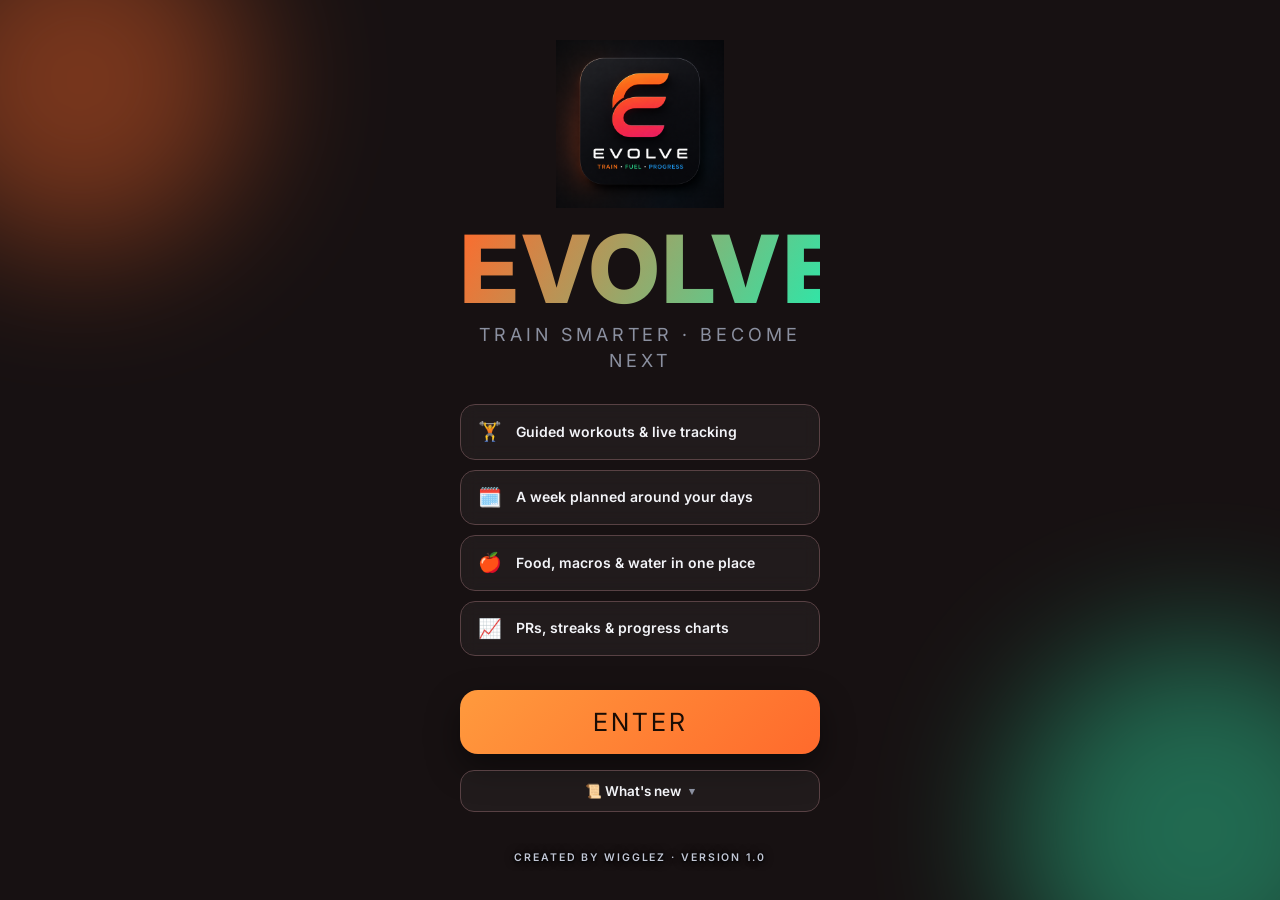
==== commit 09df7798: "Add files via upload" ====
--- a/index.html
+++ b/index.html
@@ -38,7 +38,7 @@
     <button class="splash-news" id="newsToggle" style="margin-top:16px">📜 What's new<span class="news-chev" id="newsChev">▾</span></button>
     <div class="splash-news-body" id="newsBody"></div>
   </div>
-  <div class="splash-foot">Created by Wigglez · Version 3.31</div>
+  <div class="splash-foot">Created by Wigglez · Version 1.0</div>
 </div>
 
 <!-- APP -->
@@ -72,6 +72,7 @@
 
   <!-- MORE -->
   <section class="screen" id="view-more"><div id="moreBody"></div></section>
+  <section class="screen" id="view-coach"><div id="coachBody"></div></section>
 
 </div>
 
@@ -91,11 +92,12 @@
 
 <!-- NAV -->
 <nav id="nav" class="hidden">
+  <button data-tab="home" class="on"><svg viewBox="0 0 24 24"><path d="M3 11l9-8 9 8M5 10v10h5v-6h4v6h5V10"/></svg>Home</button>
   <button data-tab="train"><svg viewBox="0 0 24 24"><path d="M6.5 6.5l11 11M4 8l-1 1 2 2M20 16l1-1-2-2M8 4l-1 1 2 2M16 20l1-1-2-2"/><rect x="5" y="9" width="3" height="6" rx="1"/><rect x="16" y="9" width="3" height="6" rx="1"/></svg>Train</button>
   <button data-tab="fuel" class="fuelTab"><svg viewBox="0 0 24 24"><path d="M12 3c0 3-2 4-2 7a4 4 0 008 0c0-4-3-6-3-9M12 21a6 6 0 01-6-6"/></svg>Fuel</button>
-  <button data-tab="home" class="nav-home on"><span class="nav-ic"><svg viewBox="0 0 24 24"><path d="M3 11l9-8 9 8M5 10v10h5v-6h4v6h5V10"/></svg></span>Home</button>
   <button data-tab="stats"><svg viewBox="0 0 24 24"><path d="M4 20V10M10 20V4M16 20v-7M22 20H2"/></svg>Progress</button>
   <button data-tab="more"><svg viewBox="0 0 24 24"><circle cx="12" cy="12" r="3"/><path d="M19 12a7 7 0 00-.1-1l2-1.5-2-3.4-2.3 1a7 7 0 00-1.7-1l-.3-2.6h-4l-.3 2.6a7 7 0 00-1.7 1l-2.3-1-2 3.4 2 1.5a7 7 0 000 2l-2 1.5 2 3.4 2.3-1a7 7 0 001.7 1l.3 2.6h4l.3-2.6a7 7 0 001.7-1l2.3 1 2-3.4-2-1.5a7 7 0 00.1-1z"/></svg>More</button>
+  <button data-tab="coach"><svg viewBox="0 0 24 24"><circle cx="12" cy="12" r="9"/><circle cx="9" cy="10" r="1.2" fill="currentColor" stroke="none"/><circle cx="15" cy="10" r="1.2" fill="currentColor" stroke="none"/><path d="M9 15c1 1 5 1 6 0"/></svg>Coach</button>
 </nav>
 <button id="fuelFab" class="hidden" aria-label="Add food">＋</button>
 
--- a/styles.css
+++ b/styles.css
@@ -618,9 +618,9 @@
   background:rgba(16,18,24,.78);backdrop-filter:blur(20px);-webkit-backdrop-filter:blur(20px);
   border:1px solid var(--line2);border-radius:26px;box-shadow:0 18px 44px rgba(0,0,0,.55);
   display:flex;padding:7px}
-#nav button{flex:1;display:flex;flex-direction:column;align-items:center;gap:3px;color:var(--muted2);
-  font-size:10px;font-weight:700;letter-spacing:.04em;padding:8px 0 7px;border-radius:19px;transition:background .2s,color .2s}
-#nav button svg{width:23px;height:23px;stroke:currentColor;fill:none;stroke-width:2;stroke-linecap:round;stroke-linejoin:round}
+#nav button{flex:1;min-width:0;display:flex;flex-direction:column;align-items:center;gap:2px;color:var(--muted2);
+  font-size:9px;font-weight:700;letter-spacing:.02em;padding:8px 0 7px;border-radius:16px;transition:background .2s,color .2s;white-space:nowrap}
+#nav button svg{width:21px;height:21px;stroke:currentColor;fill:none;stroke-width:2;stroke-linecap:round;stroke-linejoin:round}
 #nav button.on{color:var(--text);background:rgba(255,255,255,.08)}
 #nav button.on svg{stroke:var(--strength)}
 #nav button.fuelTab.on svg{stroke:var(--fuel)}
@@ -722,3 +722,50 @@
 .rt-intro-step{display:flex;gap:12px;align-items:flex-start}
 .rt-intro-n{flex:0 0 26px;width:26px;height:26px;border-radius:50%;background:var(--strength-soft);color:var(--strength);font-weight:800;display:flex;align-items:center;justify-content:center;font-size:14px}
 .rt-intro-step b{font-size:14.5px}
+
+/* v3.31 — AI Coach */
+.coach-acts{display:flex;gap:8px;margin-bottom:14px}
+.coach-acts .btn{flex:1;font-size:13px;padding:12px 8px}
+.coach-log{display:flex;flex-direction:column;gap:10px;min-height:120px;max-height:48vh;overflow-y:auto;-webkit-overflow-scrolling:touch;margin-bottom:12px;padding:2px}
+.coach-empty{text-align:center;padding:28px 14px;line-height:1.5;font-size:13.5px}
+.coach-msg{display:flex}
+.coach-msg.user{justify-content:flex-end}
+.coach-msg.assistant{justify-content:flex-start}
+.coach-bubble{max-width:86%;padding:11px 13px;border-radius:16px;font-size:14px;line-height:1.5}
+.coach-msg.user .coach-bubble{background:var(--strength);color:#fff;border-bottom-right-radius:5px}
+.coach-msg.assistant .coach-bubble{background:var(--surface2);border:1px solid var(--line2);border-bottom-left-radius:5px}
+.coach-input{display:flex;gap:8px;margin-bottom:10px}
+.coach-input .input{flex:1}
+.coach-foot{display:flex;align-items:center;justify-content:space-between;gap:10px;flex-wrap:wrap;padding-top:4px}
+.coach-privacy{background:var(--ink2);border:1px solid var(--line2);border-radius:14px;padding:14px;margin-bottom:14px;line-height:1.5;font-size:14px}
+.coach-privacy p{margin:0 0 10px}
+.coach-priv-list{margin:0 0 10px;padding-left:18px;display:flex;flex-direction:column;gap:7px;font-size:13px;color:var(--muted)}
+.coach-priv-list b{color:var(--text)}
+.linklike{background:none;border:none;color:var(--strength);font-weight:700;cursor:pointer;padding:0}
+
+/* v3.31 — in-app update banner */
+.update-banner{position:fixed;left:14px;right:14px;bottom:calc(96px + var(--safe-b));max-width:560px;margin:0 auto;z-index:200;
+  display:flex;align-items:center;gap:10px;padding:12px 14px;border-radius:16px;
+  background:linear-gradient(135deg,var(--strength),var(--strength2));color:#fff;
+  box-shadow:0 14px 40px rgba(0,0,0,.5);animation:upd-in .3s ease}
+.update-banner span{flex:1;font-size:13.5px;font-weight:600;line-height:1.3}
+.update-banner .btn{flex:0 0 auto;background:rgba(255,255,255,.95);color:#111}
+.update-banner .upd-x{flex:0 0 auto;background:none;border:none;color:rgba(255,255,255,.85);font-size:14px;cursor:pointer;padding:4px}
+@keyframes upd-in{from{transform:translateY(16px);opacity:0}to{transform:translateY(0);opacity:1}}
+
+/* v1.0 — coach generated-workout card */
+.cw-card{width:100%;max-width:100%}
+.cw-title{font-weight:800;font-size:15px;margin-bottom:8px}
+.cw-list{display:flex;flex-direction:column;gap:6px;margin-bottom:12px}
+.cw-ex{display:flex;justify-content:space-between;gap:10px;font-size:13.5px;padding:6px 0;border-bottom:1px solid var(--line2)}
+.cw-ex:last-child{border-bottom:none}
+.cw-exn{flex:1;min-width:0}
+.cw-exs{color:var(--muted);font-weight:700;white-space:nowrap}
+.cw-acts{display:flex;gap:8px}
+.cw-acts .btn{flex:1}
+/* saved-workouts empty state */
+.saved-empty{text-align:center;padding:22px 16px}
+.saved-empty-ic{font-size:30px;margin-bottom:8px;opacity:.7}
+.saved-empty-t{font-weight:800;font-size:15px;margin-bottom:6px}
+.saved-empty-s{color:var(--muted);font-size:13px;line-height:1.5}
+.fav-src{display:inline-block;margin-left:8px;font-size:10.5px;font-weight:700;color:var(--strength);vertical-align:middle}
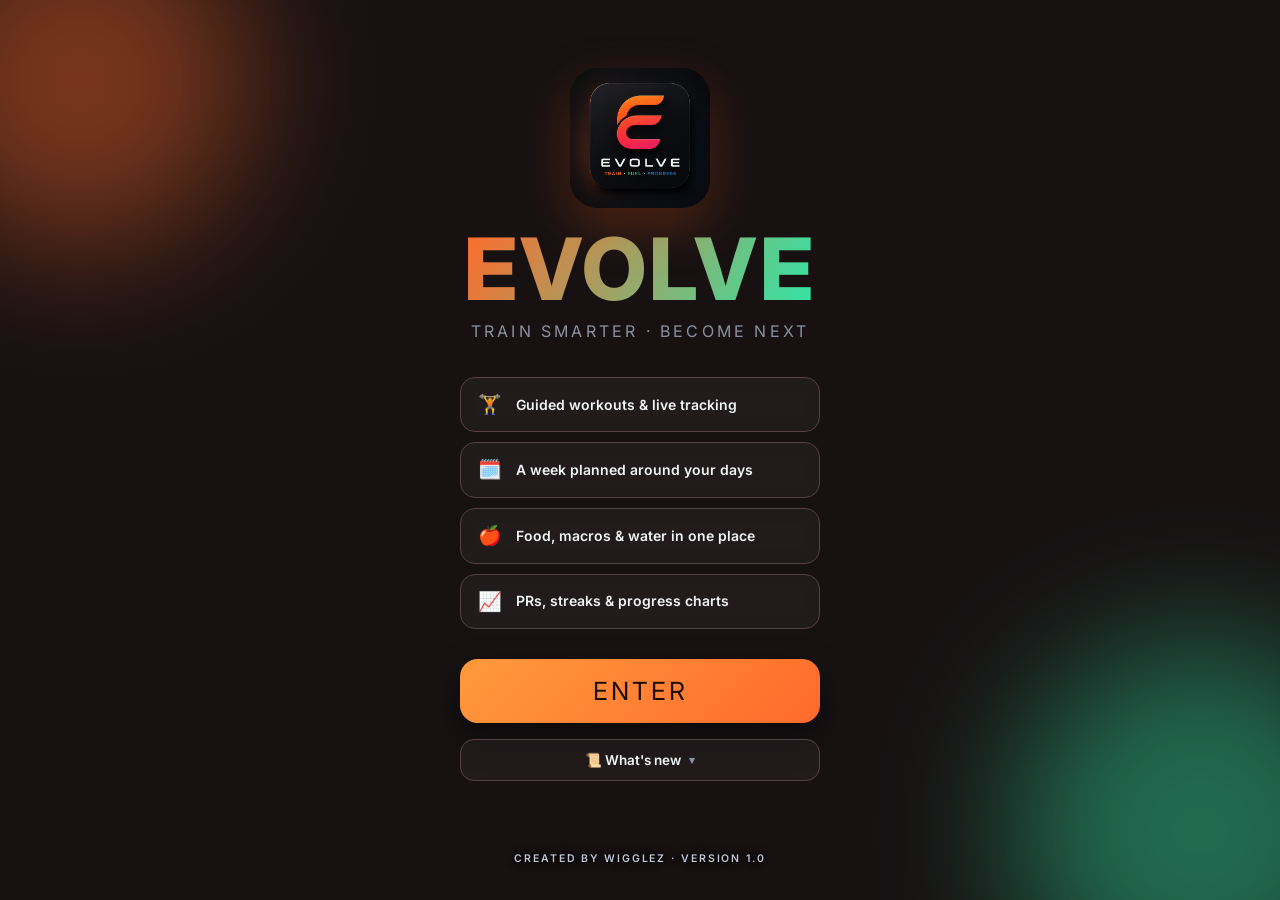
==== commit 8c204b7b: "Add files via upload" ====
--- a/index.html
+++ b/index.html
@@ -109,6 +109,7 @@
 <div id="toast"></div>
 <div id="kbdDone"><button type="button">Done</button></div>
 <script src="data.js"></script>
+<script src="food-packs.js"></script>
 <script src="app.js"></script>
 </body>
 </html>
--- a/styles.css
+++ b/styles.css
@@ -38,7 +38,7 @@
 /* ---------- SPLASH (v3 redesign) ---------- */
 #splash{position:fixed;inset:0;z-index:200;background:var(--ink);
   display:flex;flex-direction:column;align-items:center;overflow-y:auto;overflow-x:hidden;
-  padding:40px 26px calc(40px + var(--safe-b));text-align:center;
+  padding:calc(36px + var(--safe-t)) 26px calc(34px + var(--safe-b));text-align:center;
   transition:opacity .5s ease, visibility .5s}
 #splash.gone{opacity:0;visibility:hidden;pointer-events:none}
 .splash-orb{position:absolute;border-radius:50%;filter:blur(70px);opacity:.42;pointer-events:none;
@@ -53,11 +53,14 @@
 .splash-news-body{display:none;width:100%;background:rgba(255,255,255,.03);border:1px solid var(--line);border-radius:14px;padding:14px;margin:-4px 0 8px;text-align:left;font-size:12.5px;line-height:1.6;color:var(--muted);max-height:40vh;overflow:auto}
 .splash-news-body.open{display:block}
 .splash-news-body b{color:var(--text)}
-.splash-logo-img{width:min(40vw,168px);height:auto;display:block;margin:0 auto 14px}
-.splash-mark{font-size:clamp(52px,16vw,94px);letter-spacing:.04em;line-height:1;max-width:100%;
+.splash-logo-img{width:min(34vw,140px);height:auto;display:block;margin:0 auto 18px;
+  border-radius:28px;box-shadow:0 18px 50px rgba(255,106,44,.28),0 8px 24px rgba(0,0,0,.5);
+  animation:logoIn .7s cubic-bezier(.2,.8,.2,1) both}
+@keyframes logoIn{from{opacity:0;transform:translateY(10px) scale(.94)}to{opacity:1;transform:none}}
+.splash-mark{font-size:clamp(48px,15vw,86px);letter-spacing:.04em;line-height:1;max-width:100%;
   background:var(--grad-brand);-webkit-background-clip:text;background-clip:text;color:transparent}
-.splash-tag{font-family:var(--font-disp),sans-serif;font-size:18px;letter-spacing:.22em;color:var(--muted);margin-top:6px}
-.splash-feats{display:flex;flex-direction:column;gap:10px;width:100%;margin:30px 0 34px}
+.splash-tag{font-family:var(--font-disp),sans-serif;font-size:16px;letter-spacing:.2em;color:var(--muted);margin-top:8px}
+.splash-feats{display:flex;flex-direction:column;gap:10px;width:100%;margin:34px 0 30px}
 .sf{display:flex;align-items:center;gap:13px;text-align:left;font-size:14px;font-weight:600;color:var(--text);
   background:rgba(255,255,255,.045);border:1px solid var(--line2);border-radius:15px;padding:13px 16px;
   backdrop-filter:blur(8px);-webkit-backdrop-filter:blur(8px)}
@@ -769,3 +772,29 @@
 .saved-empty-t{font-weight:800;font-size:15px;margin-bottom:6px}
 .saved-empty-s{color:var(--muted);font-size:13px;line-height:1.5}
 .fav-src{display:inline-block;margin-left:8px;font-size:10.5px;font-weight:700;color:var(--strength);vertical-align:middle}
+
+/* v1.0 — coach generate-workout options sheet */
+.cg-label{font-size:12px;font-weight:700;letter-spacing:.04em;color:var(--muted);margin:0 0 9px}
+.cg-groups{display:flex;flex-wrap:wrap;gap:8px;margin-bottom:18px}
+.cg-chip{padding:10px 16px;border-radius:999px;border:1px solid var(--line2);background:var(--surface2);
+  color:var(--text);font-weight:600;font-size:14px;cursor:pointer;transition:background .15s,border-color .15s}
+.cg-chip.on{background:var(--strength-soft,rgba(255,106,44,.16));border-color:var(--strength);color:#fff}
+.cg-size{display:flex;gap:8px}
+.cg-seg{flex:1;display:flex;flex-direction:column;align-items:center;gap:2px;padding:11px 6px;border-radius:14px;
+  border:1px solid var(--line2);background:var(--surface2);color:var(--text);font-weight:700;font-size:14px;cursor:pointer}
+.cg-seg small{font-size:11px;font-weight:600;color:var(--muted)}
+.cg-seg.on{background:var(--strength);color:#1a0e06;border-color:var(--strength)}
+.cg-seg.on small{color:#5a2c10}
+
+/* v1.0 — coach generate retry message */
+.cw-retry{width:100%}
+.cw-retry-t{font-weight:700;font-size:14px;margin-bottom:6px}
+.cw-retry-s{color:var(--muted);font-size:13px;line-height:1.5;margin-bottom:12px}
+
+/* v1.0 — Food packs (downloadable supermarket databases) */
+.fp-list{display:flex;flex-direction:column;gap:10px}
+.fp-row{display:flex;align-items:center;gap:10px;background:var(--surface2);border:1px solid var(--line2);border-radius:14px;padding:13px 14px}
+.fp-main{flex:1;min-width:0}
+.fp-name{font-weight:700;font-size:15px}
+.fp-sub{font-size:12.5px;color:var(--muted);margin-top:2px}
+.fp-act{display:flex;align-items:center;flex:0 0 auto}
